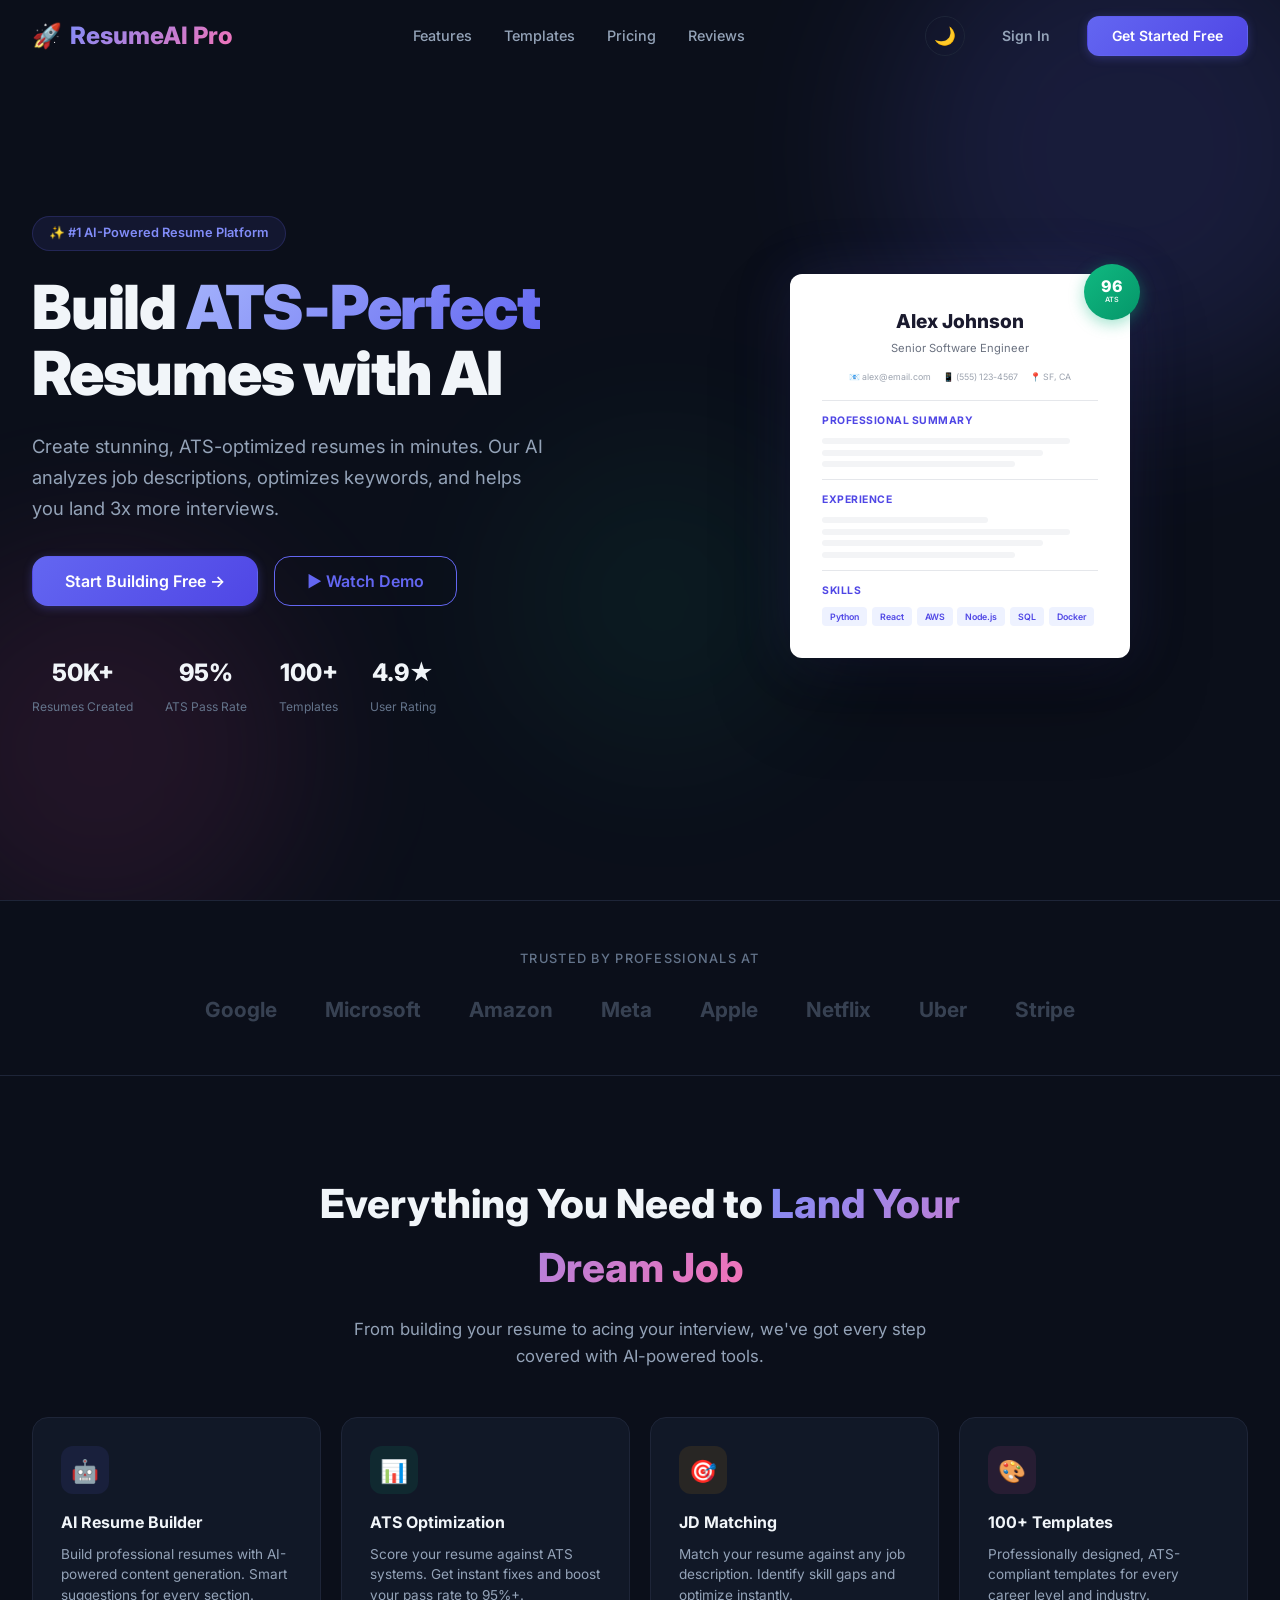
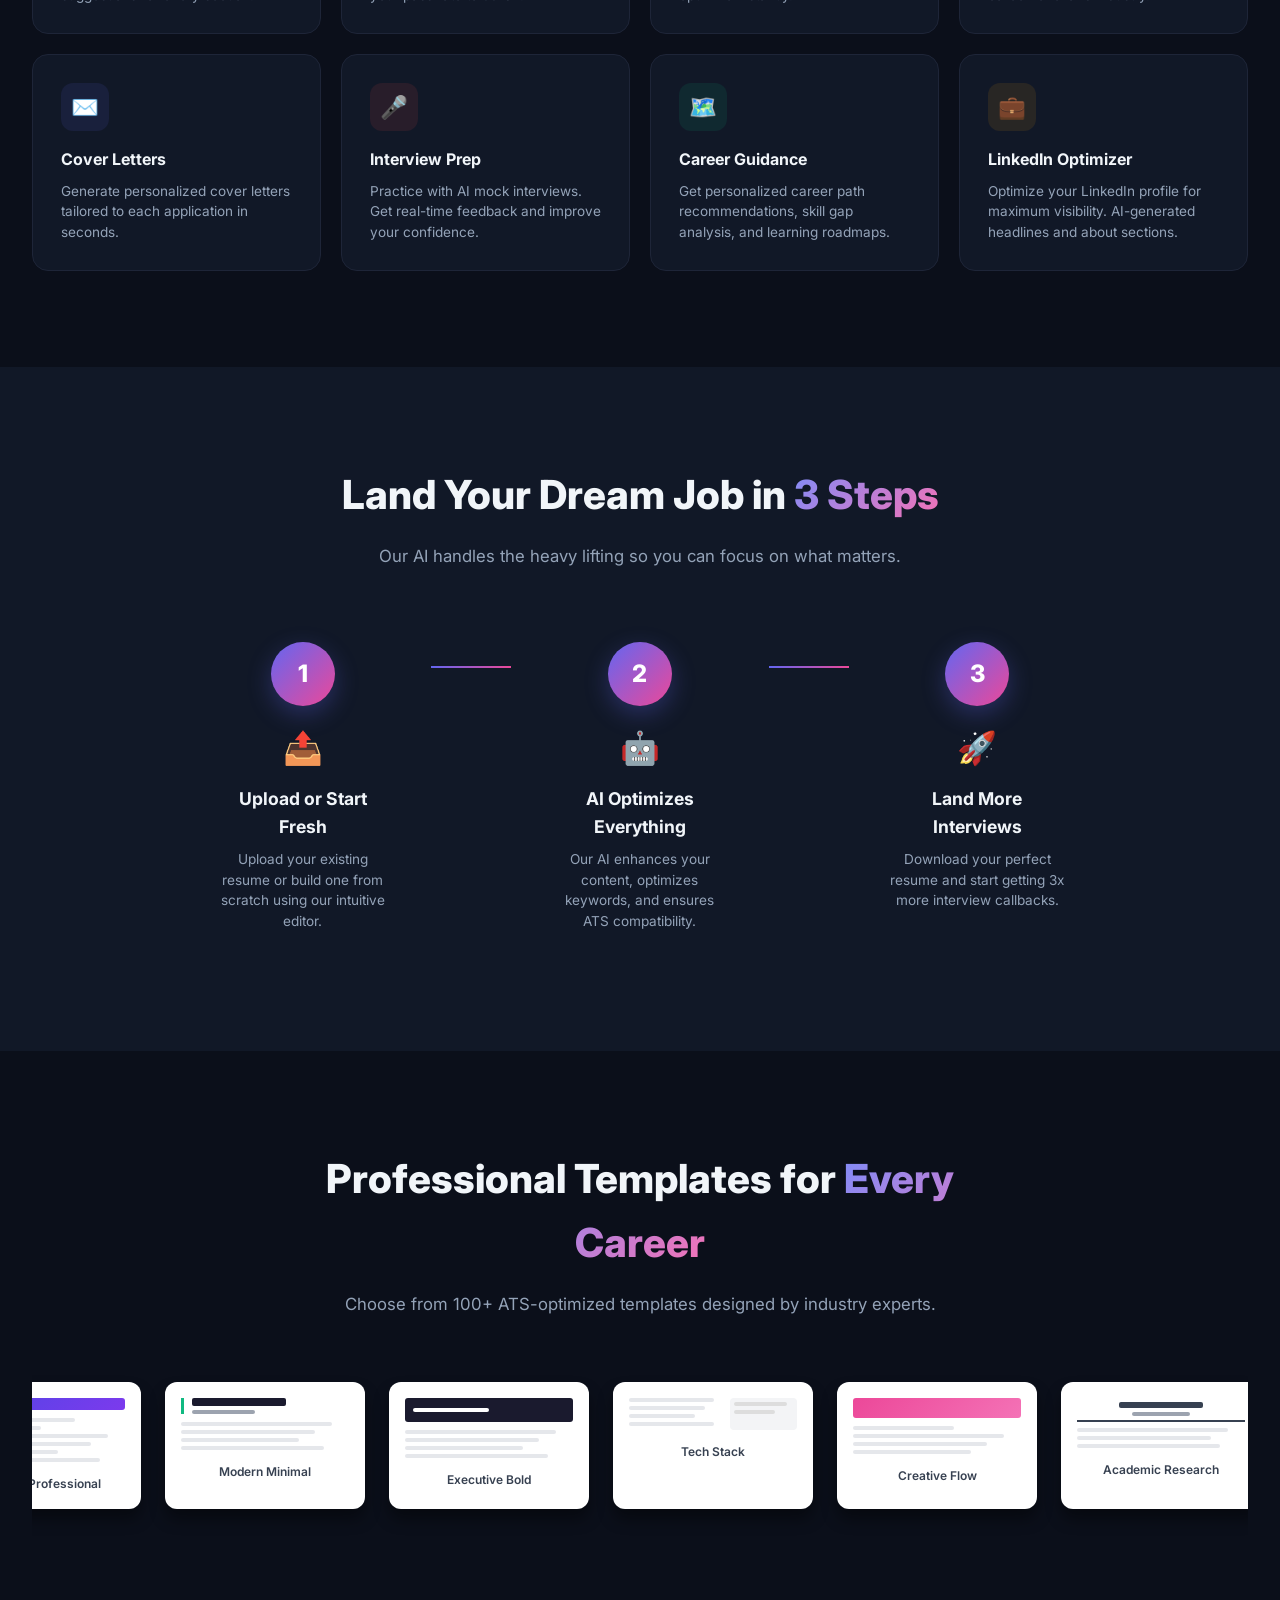
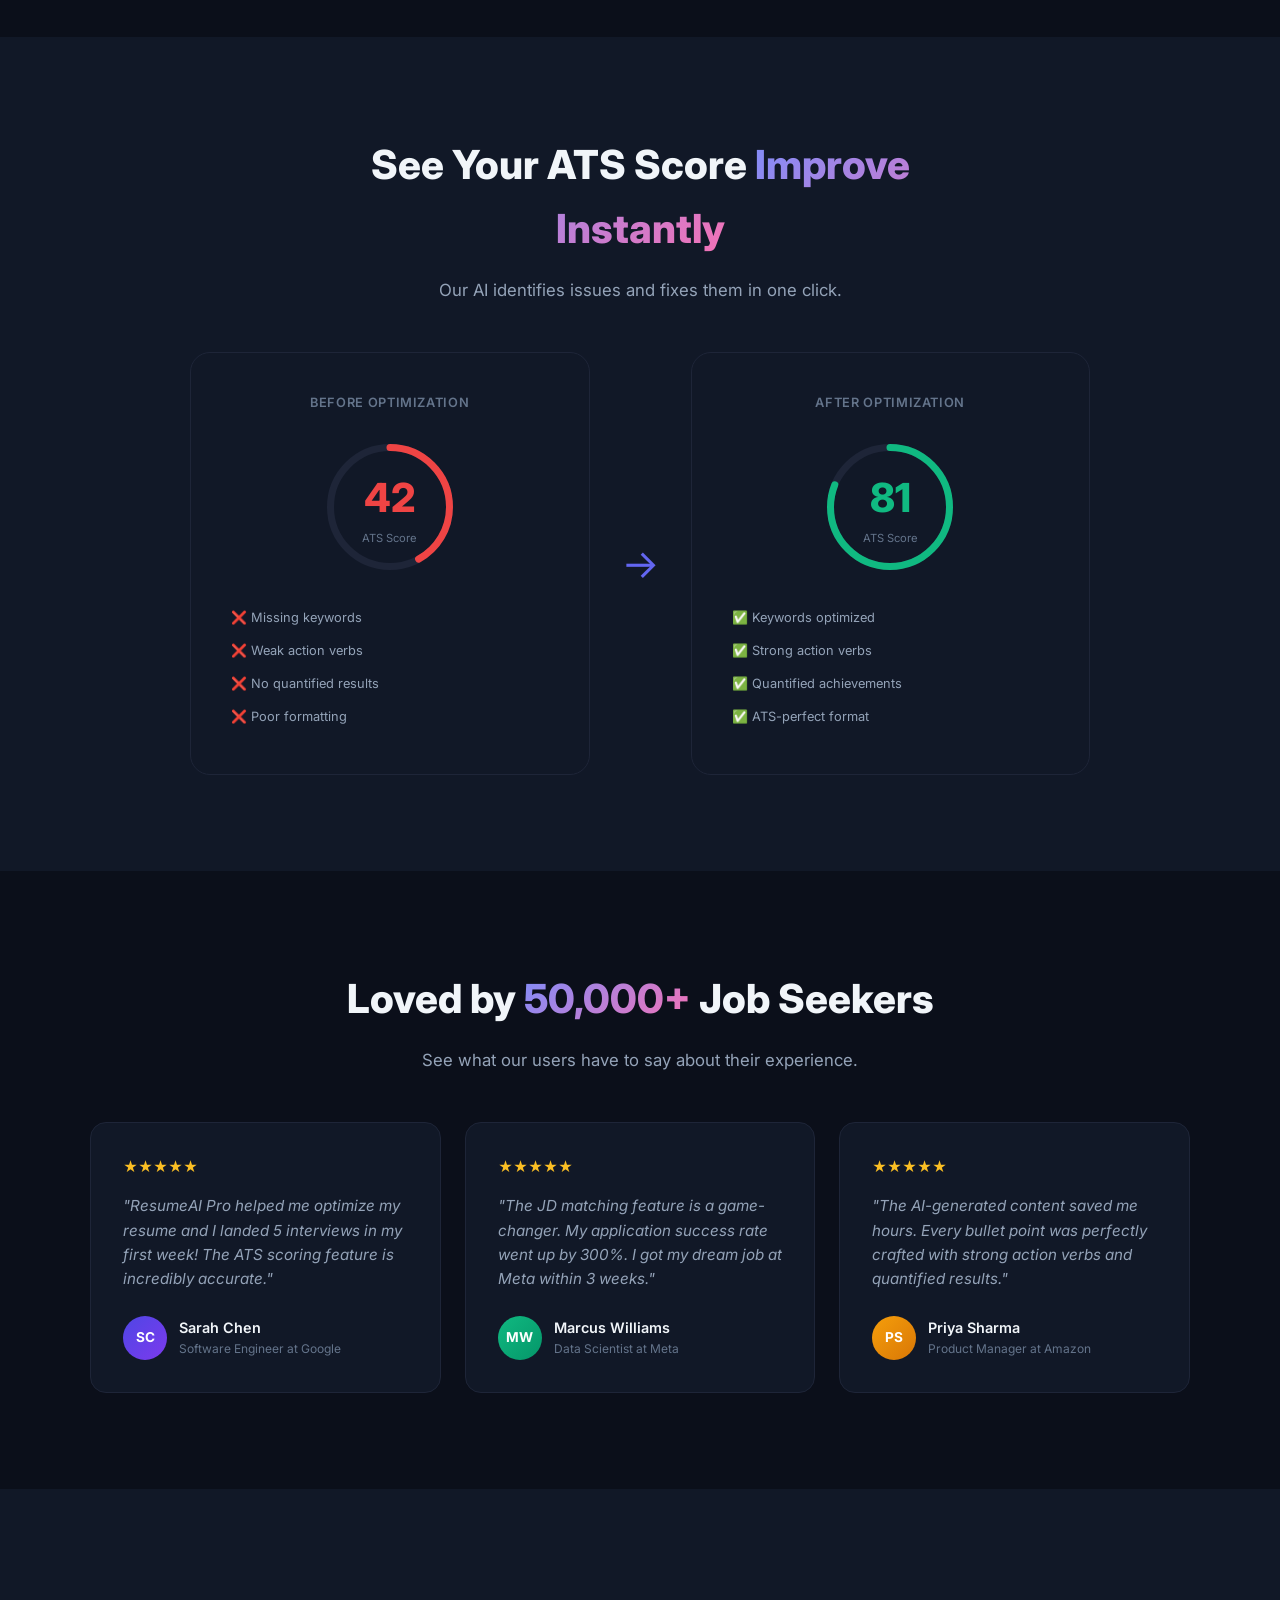
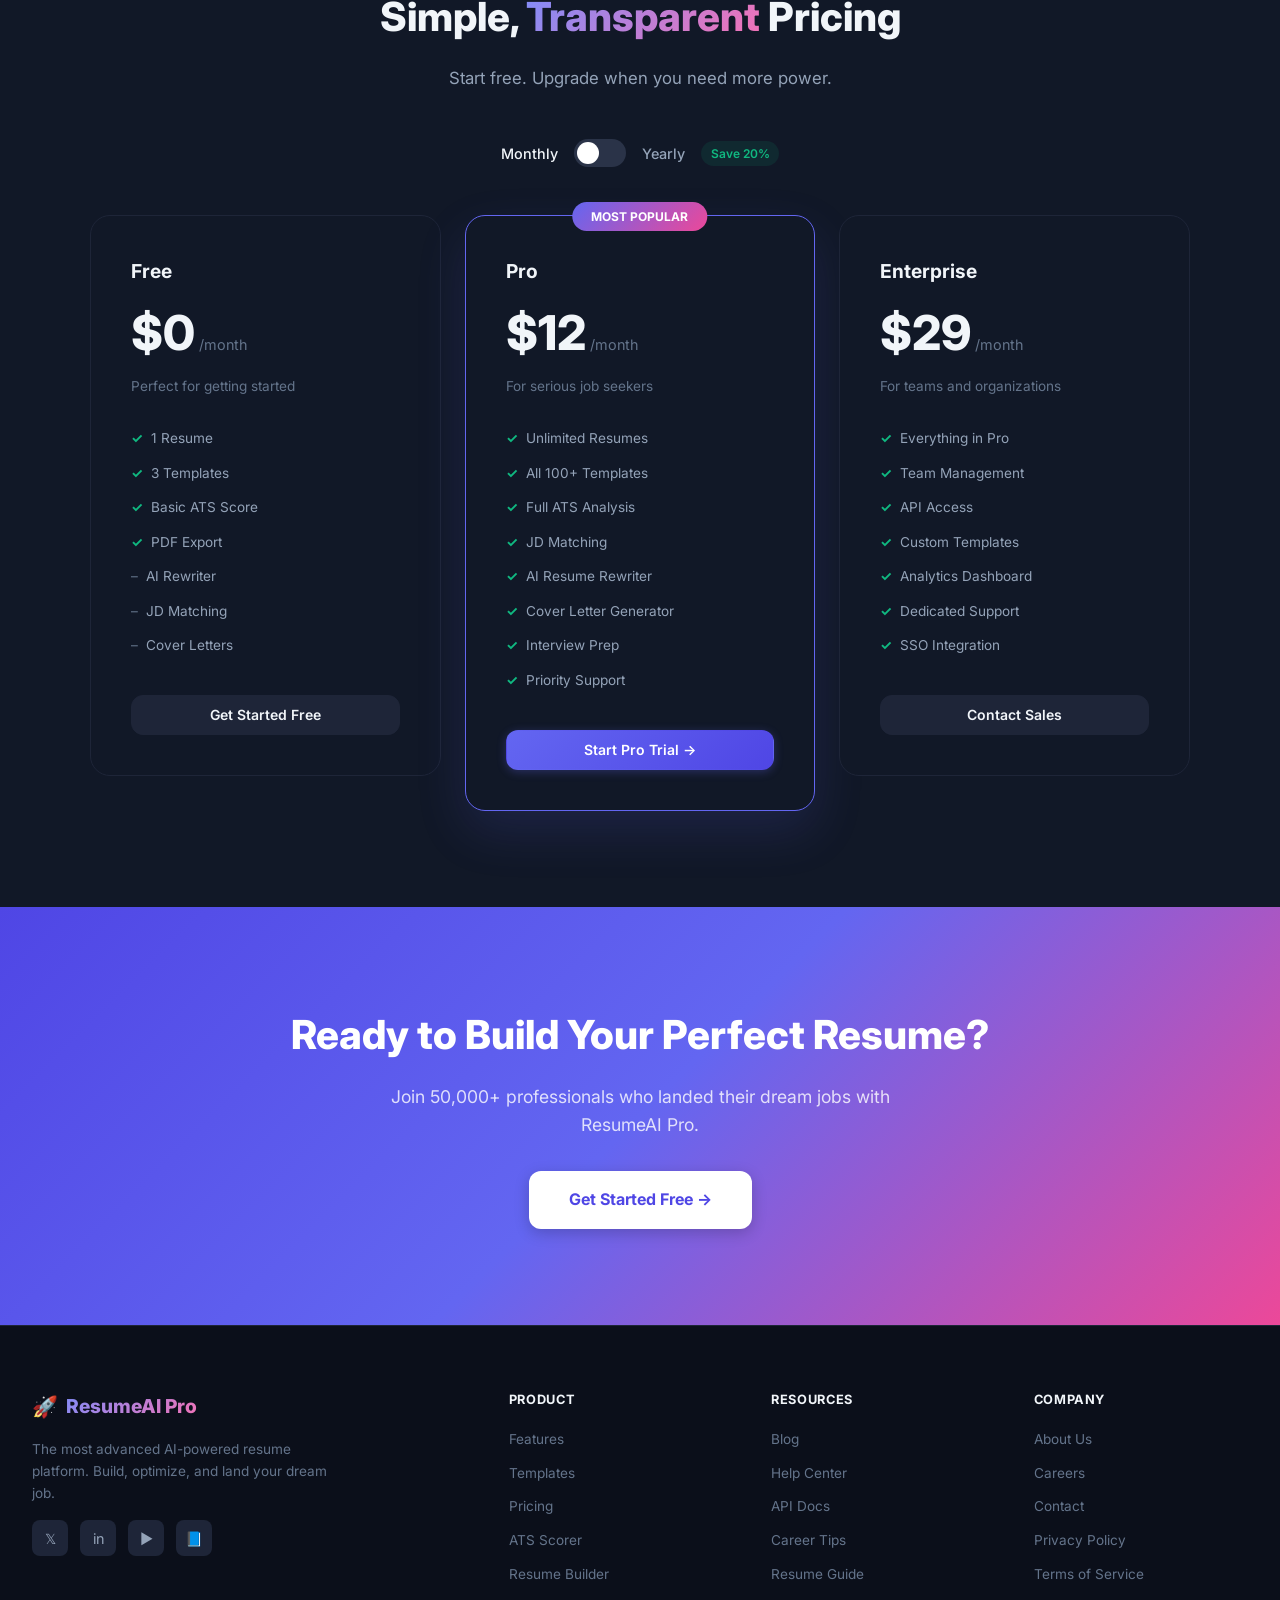
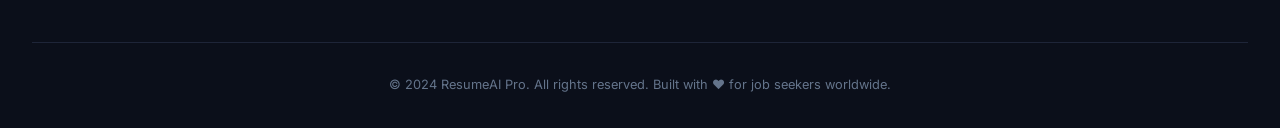
==== index.html @ d710c5b4 "Initial commit - ResumeAI Pro" ====
<!DOCTYPE html>
<html lang="en" data-theme="dark">
<head>
<meta charset="UTF-8">
<meta name="viewport" content="width=device-width, initial-scale=1.0">
<title>ResumeAI Pro – AI Resume Builder & ATS Optimization Platform</title>
<meta name="description" content="Build ATS-perfect resumes with AI. 100+ templates, ATS scoring, JD matching, and AI content generation.">
<link rel="stylesheet" href="css/main.css">
<style>
/* ── Landing Page Specific Styles ── */
.landing-nav {
  position: fixed; top: 0; left: 0; right: 0; z-index: 1000;
  padding: 0 2rem; height: 72px;
  display: flex; align-items: center; justify-content: space-between;
  transition: all 0.3s ease;
}
.landing-nav.scrolled {
  background: var(--surface-glass); backdrop-filter: blur(20px); -webkit-backdrop-filter: blur(20px);
  border-bottom: 1px solid var(--border-primary); box-shadow: var(--shadow-sm);
}
.nav-logo { display: flex; align-items: center; gap: 0.5rem; font-size: 1.5rem; font-weight: 800; }
.nav-links { display: flex; align-items: center; gap: 2rem; }
.nav-links a { color: var(--text-secondary); font-weight: 500; font-size: 0.9rem; transition: color 0.2s; }
.nav-links a:hover { color: var(--text-primary); }
.nav-actions { display: flex; align-items: center; gap: 0.75rem; }
.theme-btn { background: none; border: 1px solid var(--border-primary); border-radius: 50%; width: 40px; height: 40px; cursor: pointer; font-size: 1.1rem; display: flex; align-items: center; justify-content: center; transition: all 0.2s; color: var(--text-secondary); }
.theme-btn:hover { border-color: var(--primary-400); color: var(--primary-400); }

/* Hero */
.hero { min-height: 100vh; display: flex; align-items: center; padding: 6rem 2rem 4rem; position: relative; overflow: hidden; }
.hero-content { max-width: 1280px; margin: 0 auto; display: grid; grid-template-columns: 1fr 1fr; gap: 4rem; align-items: center; width: 100%; }
.hero-text { z-index: 2; }
.hero-badge { display: inline-flex; align-items: center; gap: 0.5rem; padding: 0.4rem 1rem; background: rgba(99,102,241,0.1); border: 1px solid rgba(99,102,241,0.2); border-radius: 100px; font-size: 0.8rem; font-weight: 600; color: var(--primary-400); margin-bottom: 1.5rem; }
.hero-title { font-size: 3.8rem; font-weight: 900; line-height: 1.08; margin-bottom: 1.5rem; letter-spacing: -0.02em; }
.hero-subtitle { font-size: 1.15rem; color: var(--text-secondary); line-height: 1.7; max-width: 520px; margin-bottom: 2rem; }
.hero-btns { display: flex; gap: 1rem; flex-wrap: wrap; }
.hero-stats { display: flex; gap: 2rem; margin-top: 3rem; flex-wrap: wrap; }
.hero-stat { text-align: center; }
.hero-stat-value { font-size: 1.5rem; font-weight: 800; color: var(--text-primary); }
.hero-stat-label { font-size: 0.75rem; color: var(--text-tertiary); margin-top: 0.25rem; }

/* Floating Resume Mockup */
.hero-visual { position: relative; z-index: 2; display: flex; justify-content: center; }
.resume-float { width: 340px; background: white; border-radius: 12px; box-shadow: 0 40px 80px rgba(0,0,0,0.3), 0 0 60px rgba(99,102,241,0.15); padding: 2rem; animation: float 4s ease-in-out infinite; color: #1a1a2e; }
.rf-name { font-size: 1.2rem; font-weight: 800; text-align: center; color: #1a1a2e; }
.rf-title { font-size: 0.7rem; text-align: center; color: #6b7280; margin: 0.25rem 0 0.75rem; }
.rf-contact { display: flex; justify-content: center; gap: 0.75rem; font-size: 0.55rem; color: #9ca3af; margin-bottom: 1rem; }
.rf-divider { height: 1px; background: #e5e7eb; margin: 0.75rem 0; }
.rf-section-title { font-size: 0.65rem; font-weight: 700; text-transform: uppercase; color: #4f46e5; letter-spacing: 0.05em; margin-bottom: 0.5rem; }
.rf-line { height: 6px; background: #f3f4f6; border-radius: 3px; margin-bottom: 0.35rem; }
.rf-line.w-80 { width: 80%; } .rf-line.w-60 { width: 60%; } .rf-line.w-90 { width: 90%; } .rf-line.w-70 { width: 70%; } .rf-line.w-50 { width: 50%; }
.rf-skills { display: flex; flex-wrap: wrap; gap: 0.3rem; }
.rf-skill { padding: 0.15rem 0.5rem; background: #eef2ff; color: #4f46e5; border-radius: 4px; font-size: 0.55rem; font-weight: 600; }
.rf-score { position: absolute; top: -10px; right: -10px; width: 56px; height: 56px; background: linear-gradient(135deg, #10b981, #059669); border-radius: 50%; display: flex; align-items: center; justify-content: center; flex-direction: column; color: white; box-shadow: 0 4px 15px rgba(16,185,129,0.4); }
.rf-score-val { font-size: 1rem; font-weight: 800; line-height: 1; }
.rf-score-lbl { font-size: 0.45rem; font-weight: 600; opacity: 0.9; }

/* Orbs */
.orb { position: absolute; border-radius: 50%; filter: blur(80px); opacity: 0.5; pointer-events: none; }
.orb-1 { width: 500px; height: 500px; background: rgba(99,102,241,0.3); top: -100px; right: -100px; animation: orbFloat1 8s ease-in-out infinite; }
.orb-2 { width: 400px; height: 400px; background: rgba(236,72,153,0.2); bottom: -50px; left: -100px; animation: orbFloat2 10s ease-in-out infinite; }
.orb-3 { width: 300px; height: 300px; background: rgba(16,185,129,0.15); top: 50%; left: 40%; animation: orbFloat1 12s ease-in-out infinite reverse; }
@keyframes orbFloat1 { 0%,100% { transform: translate(0,0); } 50% { transform: translate(30px,-30px); } }
@keyframes orbFloat2 { 0%,100% { transform: translate(0,0); } 50% { transform: translate(-20px,20px); } }

/* Trusted */
.trusted { padding: 3rem 2rem; border-top: 1px solid var(--border-primary); border-bottom: 1px solid var(--border-primary); }
.trusted-inner { max-width: 1280px; margin: 0 auto; text-align: center; }
.trusted-label { font-size: 0.8rem; font-weight: 500; color: var(--text-tertiary); text-transform: uppercase; letter-spacing: 0.1em; margin-bottom: 1.5rem; }
.trusted-logos { display: flex; justify-content: center; gap: 3rem; flex-wrap: wrap; align-items: center; }
.trusted-logo { font-size: 1.3rem; font-weight: 700; color: var(--text-tertiary); opacity: 0.5; transition: opacity 0.3s; }
.trusted-logo:hover { opacity: 0.8; }

/* Features */
.features { padding: 6rem 2rem; }
.section-header { text-align: center; max-width: 640px; margin: 0 auto 3rem; }
.section-title { font-size: 2.5rem; font-weight: 800; margin-bottom: 1rem; }
.section-subtitle { color: var(--text-secondary); font-size: 1.05rem; line-height: 1.6; }
.features-grid { display: grid; grid-template-columns: repeat(4, 1fr); gap: 1.25rem; max-width: 1280px; margin: 0 auto; }
.feature-card { background: var(--surface-card); border: 1px solid var(--border-primary); border-radius: 16px; padding: 1.75rem; transition: all 0.3s; position: relative; overflow: hidden; }
.feature-card::before { content:''; position: absolute; inset: 0; border-radius: 16px; padding: 1px; background: linear-gradient(135deg, transparent 40%, var(--primary-500), var(--accent-500)); mask: linear-gradient(#fff 0 0) content-box, linear-gradient(#fff 0 0); -webkit-mask-composite: xor; mask-composite: exclude; opacity: 0; transition: opacity 0.3s; pointer-events: none; }
.feature-card:hover { transform: translateY(-4px); box-shadow: var(--shadow-xl); }
.feature-card:hover::before { opacity: 1; }
.feature-icon { width: 48px; height: 48px; border-radius: 12px; display: flex; align-items: center; justify-content: center; font-size: 1.4rem; margin-bottom: 1rem; }
.fi-1 { background: rgba(99,102,241,0.1); } .fi-2 { background: rgba(16,185,129,0.1); }
.fi-3 { background: rgba(245,158,11,0.1); } .fi-4 { background: rgba(236,72,153,0.1); }
.fi-5 { background: rgba(99,102,241,0.1); } .fi-6 { background: rgba(239,68,68,0.1); }
.fi-7 { background: rgba(16,185,129,0.1); } .fi-8 { background: rgba(245,158,11,0.1); }
.feature-title { font-size: 1rem; font-weight: 700; margin-bottom: 0.5rem; }
.feature-desc { font-size: 0.85rem; color: var(--text-secondary); line-height: 1.5; }

/* How It Works */
.how-it-works { padding: 6rem 2rem; background: var(--bg-secondary); }
.steps-row { display: flex; align-items: flex-start; justify-content: center; gap: 1rem; max-width: 900px; margin: 0 auto; }
.step-card { text-align: center; flex: 1; padding: 1.5rem; }
.step-num { width: 64px; height: 64px; border-radius: 50%; background: linear-gradient(135deg, var(--primary-500), var(--accent-500)); display: flex; align-items: center; justify-content: center; font-size: 1.5rem; font-weight: 800; color: white; margin: 0 auto 1rem; box-shadow: 0 8px 25px rgba(99,102,241,0.3); }
.step-title { font-size: 1.1rem; font-weight: 700; margin-bottom: 0.5rem; }
.step-desc { font-size: 0.85rem; color: var(--text-secondary); line-height: 1.5; }
.step-connector { width: 80px; height: 2px; background: linear-gradient(90deg, var(--primary-500), var(--accent-500)); margin-top: 3rem; flex-shrink: 0; }

/* Templates Showcase */
.template-showcase { padding: 6rem 2rem; overflow: hidden; }
.template-scroll { display: flex; gap: 1.5rem; overflow-x: auto; padding: 1rem 0 2rem; scroll-behavior: smooth; -ms-overflow-style: none; scrollbar-width: none; }
.template-scroll::-webkit-scrollbar { display: none; }
.template-card-preview { min-width: 200px; background: white; border-radius: 12px; padding: 1rem; box-shadow: var(--shadow-lg); transition: transform 0.3s; cursor: pointer; }
.template-card-preview:hover { transform: translateY(-4px) scale(1.02); }
.tcp-header { height: 12px; border-radius: 3px; margin-bottom: 0.5rem; }
.tcp-line { height: 4px; background: #e5e7eb; border-radius: 2px; margin-bottom: 0.25rem; }
.tcp-name { font-size: 0.75rem; font-weight: 600; color: #374151; text-align: center; margin-top: 0.75rem; }

/* ATS Demo */
.ats-demo { padding: 6rem 2rem; background: var(--bg-secondary); }
.ats-comparison { display: grid; grid-template-columns: 1fr auto 1fr; gap: 2rem; align-items: center; max-width: 900px; margin: 0 auto; }
.ats-card { background: var(--surface-card); border: 1px solid var(--border-primary); border-radius: 20px; padding: 2.5rem; text-align: center; }
.ats-card-label { font-size: 0.8rem; font-weight: 600; text-transform: uppercase; letter-spacing: 0.05em; margin-bottom: 1.5rem; color: var(--text-tertiary); }
.ats-gauge { position: relative; width: 140px; height: 140px; margin: 0 auto 1.5rem; }
.ats-gauge svg { width: 100%; height: 100%; transform: rotate(-90deg); }
.ats-gauge .bg { fill: none; stroke: var(--bg-tertiary); stroke-width: 8; }
.ats-gauge .fg { fill: none; stroke-width: 8; stroke-linecap: round; transition: stroke-dashoffset 2s ease-out; }
.ats-gauge-text { position: absolute; inset: 0; display: flex; align-items: center; justify-content: center; flex-direction: column; }
.ats-gauge-val { font-size: 2.5rem; font-weight: 800; }
.ats-gauge-lbl { font-size: 0.7rem; color: var(--text-tertiary); }
.ats-issues { text-align: left; margin-top: 1rem; }
.ats-issue { display: flex; align-items: center; gap: 0.5rem; font-size: 0.8rem; padding: 0.4rem 0; color: var(--text-secondary); }
.ats-arrow { font-size: 2.5rem; color: var(--primary-500); animation: pulse 2s infinite; }

/* Testimonials */
.testimonials { padding: 6rem 2rem; }
.testimonial-grid { display: grid; grid-template-columns: repeat(3, 1fr); gap: 1.5rem; max-width: 1100px; margin: 0 auto; }
.testimonial-card { background: var(--surface-card); border: 1px solid var(--border-primary); border-radius: 16px; padding: 2rem; transition: all 0.3s; }
.testimonial-card:hover { transform: translateY(-2px); box-shadow: var(--shadow-lg); }
.tc-stars { color: #fbbf24; font-size: 0.9rem; margin-bottom: 1rem; }
.tc-quote { font-size: 0.95rem; color: var(--text-secondary); line-height: 1.6; margin-bottom: 1.5rem; font-style: italic; }
.tc-author { display: flex; align-items: center; gap: 0.75rem; }
.tc-avatar { width: 44px; height: 44px; border-radius: 50%; display: flex; align-items: center; justify-content: center; color: white; font-weight: 700; font-size: 0.85rem; flex-shrink: 0; }
.tc-name { font-weight: 600; font-size: 0.9rem; }
.tc-role { font-size: 0.75rem; color: var(--text-tertiary); }

/* Pricing */
.pricing { padding: 6rem 2rem; background: var(--bg-secondary); }
.pricing-toggle { display: flex; align-items: center; justify-content: center; gap: 1rem; margin-bottom: 3rem; }
.pricing-toggle-label { font-size: 0.9rem; font-weight: 500; color: var(--text-secondary); }
.pricing-toggle-label.active { color: var(--text-primary); }
.toggle-switch { width: 52px; height: 28px; background: var(--bg-active); border-radius: 14px; cursor: pointer; position: relative; transition: background 0.3s; }
.toggle-switch.active { background: var(--primary-500); }
.toggle-switch::after { content: ''; position: absolute; top: 3px; left: 3px; width: 22px; height: 22px; border-radius: 50%; background: white; transition: transform 0.3s; }
.toggle-switch.active::after { transform: translateX(24px); }
.pricing-save { font-size: 0.75rem; font-weight: 600; color: var(--success-500); background: var(--success-50); padding: 0.2rem 0.6rem; border-radius: 100px; }
[data-theme="dark"] .pricing-save { background: rgba(16,185,129,0.1); }
.pricing-grid { display: grid; grid-template-columns: repeat(3, 1fr); gap: 1.5rem; max-width: 1100px; margin: 0 auto; align-items: start; }
.pricing-card { background: var(--surface-card); border: 1px solid var(--border-primary); border-radius: 20px; padding: 2.5rem; transition: all 0.3s; position: relative; }
.pricing-card.popular { border-color: var(--primary-500); transform: scale(1.05); box-shadow: 0 20px 50px rgba(99,102,241,0.15); }
.pricing-card.popular .popular-badge { position: absolute; top: -14px; left: 50%; transform: translateX(-50%); background: linear-gradient(135deg, var(--primary-500), var(--accent-500)); color: white; padding: 0.3rem 1.2rem; border-radius: 100px; font-size: 0.75rem; font-weight: 700; }
.pc-name { font-size: 1.2rem; font-weight: 700; margin-bottom: 0.5rem; }
.pc-price { display: flex; align-items: baseline; gap: 0.25rem; margin-bottom: 0.25rem; }
.pc-amount { font-size: 3rem; font-weight: 800; }
.pc-period { color: var(--text-tertiary); font-size: 0.9rem; }
.pc-desc { font-size: 0.85rem; color: var(--text-tertiary); margin-bottom: 1.5rem; }
.pc-features { list-style: none; margin-bottom: 2rem; }
.pc-features li { display: flex; align-items: center; gap: 0.5rem; font-size: 0.85rem; padding: 0.4rem 0; color: var(--text-secondary); }
.pc-features .check { color: var(--success-500); font-weight: bold; }
.pc-features .cross { color: var(--text-tertiary); }

/* CTA */
.cta-section { padding: 6rem 2rem; background: linear-gradient(135deg, var(--primary-600), var(--primary-500), var(--accent-500)); text-align: center; }
.cta-title { font-size: 2.5rem; font-weight: 800; color: white; margin-bottom: 1rem; }
.cta-subtitle { font-size: 1.1rem; color: rgba(255,255,255,0.8); margin-bottom: 2rem; max-width: 500px; margin-left: auto; margin-right: auto; }
.cta-btn { padding: 1rem 2.5rem; background: white; color: var(--primary-600); border: none; border-radius: 12px; font-size: 1rem; font-weight: 700; cursor: pointer; transition: all 0.2s; box-shadow: 0 4px 15px rgba(0,0,0,0.2); }
.cta-btn:hover { transform: translateY(-2px); box-shadow: 0 8px 25px rgba(0,0,0,0.3); }

/* Footer */
.landing-footer { padding: 4rem 2rem 2rem; border-top: 1px solid var(--border-primary); }
.footer-grid { display: grid; grid-template-columns: 2fr 1fr 1fr 1fr; gap: 3rem; max-width: 1280px; margin: 0 auto; }
.footer-brand-desc { font-size: 0.85rem; color: var(--text-tertiary); line-height: 1.6; margin: 1rem 0; max-width: 300px; }
.footer-socials { display: flex; gap: 0.75rem; }
.footer-social { width: 36px; height: 36px; border-radius: 8px; background: var(--bg-tertiary); display: flex; align-items: center; justify-content: center; color: var(--text-secondary); transition: all 0.2s; cursor: pointer; font-size: 0.9rem; }
.footer-social:hover { background: var(--primary-500); color: white; }
.footer-col-title { font-size: 0.8rem; font-weight: 700; text-transform: uppercase; letter-spacing: 0.05em; margin-bottom: 1rem; color: var(--text-primary); }
.footer-links { list-style: none; }
.footer-links li { margin-bottom: 0.5rem; }
.footer-links a { font-size: 0.85rem; color: var(--text-tertiary); transition: color 0.2s; }
.footer-links a:hover { color: var(--primary-400); }
.footer-bottom { text-align: center; padding: 2rem 0 0; margin-top: 3rem; border-top: 1px solid var(--border-primary); font-size: 0.8rem; color: var(--text-tertiary); }

/* Reveal animation */
.reveal { opacity: 0; transform: translateY(30px); transition: all 0.8s cubic-bezier(0.4, 0, 0.2, 1); }
.reveal.visible { opacity: 1; transform: translateY(0); }

/* Mobile */
@media (max-width: 1024px) {
  .hero-content { grid-template-columns: 1fr; text-align: center; }
  .hero-subtitle { margin: 0 auto 2rem; }
  .hero-btns { justify-content: center; }
  .hero-stats { justify-content: center; }
  .hero-visual { margin-top: 2rem; }
  .features-grid { grid-template-columns: repeat(2, 1fr); }
  .testimonial-grid, .pricing-grid { grid-template-columns: 1fr; max-width: 500px; }
  .pricing-card.popular { transform: none; }
  .ats-comparison { grid-template-columns: 1fr; }
  .ats-arrow { transform: rotate(90deg); }
  .footer-grid { grid-template-columns: 1fr 1fr; }
}
@media (max-width: 768px) {
  .hero-title { font-size: 2.4rem; }
  .section-title { font-size: 1.8rem; }
  .nav-links { display: none; }
  .features-grid { grid-template-columns: 1fr; }
  .steps-row { flex-direction: column; align-items: center; }
  .step-connector { width: 2px; height: 40px; }
  .footer-grid { grid-template-columns: 1fr; }
  .resume-float { width: 280px; padding: 1.5rem; }
}
</style>
</head>
<body>

<!-- Navigation -->
<nav class="landing-nav" id="navbar">
  <div class="nav-logo">
    <span style="font-size:1.5rem">🚀</span>
    <span class="text-gradient">ResumeAI Pro</span>
  </div>
  <div class="nav-links">
    <a href="#features">Features</a>
    <a href="#templates-section">Templates</a>
    <a href="#pricing">Pricing</a>
    <a href="#reviews">Reviews</a>
  </div>
  <div class="nav-actions">
    <button class="theme-btn" id="themeToggle" onclick="toggleTheme()">🌙</button>
    <a href="dashboard.html" class="btn btn-ghost">Sign In</a>
    <a href="builder.html" class="btn btn-primary">Get Started Free</a>
  </div>
</nav>

<!-- Hero -->
<section class="hero">
  <div class="orb orb-1"></div>
  <div class="orb orb-2"></div>
  <div class="orb orb-3"></div>
  <div class="hero-content">
    <div class="hero-text">
      <div class="hero-badge">✨ #1 AI-Powered Resume Platform</div>
      <h1 class="hero-title">Build <span class="text-gradient-hero">ATS-Perfect</span> Resumes with AI</h1>
      <p class="hero-subtitle">Create stunning, ATS-optimized resumes in minutes. Our AI analyzes job descriptions, optimizes keywords, and helps you land 3x more interviews.</p>
      <div class="hero-btns">
        <a href="builder.html" class="btn btn-primary btn-lg">Start Building Free →</a>
        <button class="btn btn-outline btn-lg" onclick="document.getElementById('ats-demo').scrollIntoView({behavior:'smooth'})">▶ Watch Demo</button>
      </div>
      <div class="hero-stats">
        <div class="hero-stat"><div class="hero-stat-value">50K+</div><div class="hero-stat-label">Resumes Created</div></div>
        <div class="hero-stat"><div class="hero-stat-value">95%</div><div class="hero-stat-label">ATS Pass Rate</div></div>
        <div class="hero-stat"><div class="hero-stat-value">100+</div><div class="hero-stat-label">Templates</div></div>
        <div class="hero-stat"><div class="hero-stat-value">4.9★</div><div class="hero-stat-label">User Rating</div></div>
      </div>
    </div>
    <div class="hero-visual">
      <div class="resume-float" style="position:relative;">
        <div class="rf-score"><div class="rf-score-val">96</div><div class="rf-score-lbl">ATS</div></div>
        <div class="rf-name">Alex Johnson</div>
        <div class="rf-title">Senior Software Engineer</div>
        <div class="rf-contact"><span>📧 alex@email.com</span><span>📱 (555) 123-4567</span><span>📍 SF, CA</span></div>
        <div class="rf-divider"></div>
        <div class="rf-section-title">Professional Summary</div>
        <div class="rf-line w-90"></div><div class="rf-line w-80"></div><div class="rf-line w-70"></div>
        <div class="rf-divider"></div>
        <div class="rf-section-title">Experience</div>
        <div class="rf-line w-60"></div><div class="rf-line w-90"></div><div class="rf-line w-80"></div><div class="rf-line w-70"></div>
        <div class="rf-divider"></div>
        <div class="rf-section-title">Skills</div>
        <div class="rf-skills">
          <span class="rf-skill">Python</span><span class="rf-skill">React</span><span class="rf-skill">AWS</span><span class="rf-skill">Node.js</span><span class="rf-skill">SQL</span><span class="rf-skill">Docker</span>
        </div>
      </div>
    </div>
  </div>
</section>

<!-- Trusted By -->
<section class="trusted">
  <div class="trusted-inner">
    <div class="trusted-label">Trusted by professionals at</div>
    <div class="trusted-logos">
      <span class="trusted-logo">Google</span>
      <span class="trusted-logo">Microsoft</span>
      <span class="trusted-logo">Amazon</span>
      <span class="trusted-logo">Meta</span>
      <span class="trusted-logo">Apple</span>
      <span class="trusted-logo">Netflix</span>
      <span class="trusted-logo">Uber</span>
      <span class="trusted-logo">Stripe</span>
    </div>
  </div>
</section>

<!-- Features -->
<section class="features" id="features">
  <div class="section-header reveal">
    <h2 class="section-title">Everything You Need to <span class="text-gradient">Land Your Dream Job</span></h2>
    <p class="section-subtitle">From building your resume to acing your interview, we've got every step covered with AI-powered tools.</p>
  </div>
  <div class="features-grid">
    <div class="feature-card reveal">
      <div class="feature-icon fi-1">🤖</div>
      <div class="feature-title">AI Resume Builder</div>
      <div class="feature-desc">Build professional resumes with AI-powered content generation. Smart suggestions for every section.</div>
    </div>
    <div class="feature-card reveal">
      <div class="feature-icon fi-2">📊</div>
      <div class="feature-title">ATS Optimization</div>
      <div class="feature-desc">Score your resume against ATS systems. Get instant fixes and boost your pass rate to 95%+.</div>
    </div>
    <div class="feature-card reveal">
      <div class="feature-icon fi-3">🎯</div>
      <div class="feature-title">JD Matching</div>
      <div class="feature-desc">Match your resume against any job description. Identify skill gaps and optimize instantly.</div>
    </div>
    <div class="feature-card reveal">
      <div class="feature-icon fi-4">🎨</div>
      <div class="feature-title">100+ Templates</div>
      <div class="feature-desc">Professionally designed, ATS-compliant templates for every career level and industry.</div>
    </div>
    <div class="feature-card reveal">
      <div class="feature-icon fi-5">✉️</div>
      <div class="feature-title">Cover Letters</div>
      <div class="feature-desc">Generate personalized cover letters tailored to each application in seconds.</div>
    </div>
    <div class="feature-card reveal">
      <div class="feature-icon fi-6">🎤</div>
      <div class="feature-title">Interview Prep</div>
      <div class="feature-desc">Practice with AI mock interviews. Get real-time feedback and improve your confidence.</div>
    </div>
    <div class="feature-card reveal">
      <div class="feature-icon fi-7">🗺️</div>
      <div class="feature-title">Career Guidance</div>
      <div class="feature-desc">Get personalized career path recommendations, skill gap analysis, and learning roadmaps.</div>
    </div>
    <div class="feature-card reveal">
      <div class="feature-icon fi-8">💼</div>
      <div class="feature-title">LinkedIn Optimizer</div>
      <div class="feature-desc">Optimize your LinkedIn profile for maximum visibility. AI-generated headlines and about sections.</div>
    </div>
  </div>
</section>

<!-- How It Works -->
<section class="how-it-works">
  <div class="section-header reveal">
    <h2 class="section-title">Land Your Dream Job in <span class="text-gradient">3 Steps</span></h2>
    <p class="section-subtitle">Our AI handles the heavy lifting so you can focus on what matters.</p>
  </div>
  <div class="steps-row reveal">
    <div class="step-card">
      <div class="step-num">1</div>
      <div style="font-size:2rem;margin-bottom:0.75rem">📤</div>
      <div class="step-title">Upload or Start Fresh</div>
      <div class="step-desc">Upload your existing resume or build one from scratch using our intuitive editor.</div>
    </div>
    <div class="step-connector"></div>
    <div class="step-card">
      <div class="step-num">2</div>
      <div style="font-size:2rem;margin-bottom:0.75rem">🤖</div>
      <div class="step-title">AI Optimizes Everything</div>
      <div class="step-desc">Our AI enhances your content, optimizes keywords, and ensures ATS compatibility.</div>
    </div>
    <div class="step-connector"></div>
    <div class="step-card">
      <div class="step-num">3</div>
      <div style="font-size:2rem;margin-bottom:0.75rem">🚀</div>
      <div class="step-title">Land More Interviews</div>
      <div class="step-desc">Download your perfect resume and start getting 3x more interview callbacks.</div>
    </div>
  </div>
</section>

<!-- Template Showcase -->
<section class="template-showcase" id="templates-section">
  <div class="section-header reveal">
    <h2 class="section-title">Professional Templates for <span class="text-gradient">Every Career</span></h2>
    <p class="section-subtitle">Choose from 100+ ATS-optimized templates designed by industry experts.</p>
  </div>
  <div class="template-scroll" id="templateScroll">
    <div class="template-card-preview"><div class="tcp-header" style="background:linear-gradient(135deg,#4f46e5,#7c3aed)"></div><div class="tcp-line" style="width:70%"></div><div class="tcp-line" style="width:50%"></div><div class="tcp-line" style="width:90%"></div><div class="tcp-line" style="width:80%"></div><div class="tcp-line" style="width:60%"></div><div class="tcp-line" style="width:85%"></div><div class="tcp-name">Classic Professional</div></div>
    <div class="template-card-preview"><div style="border-left:3px solid #10b981;padding-left:8px"><div class="tcp-line" style="width:60%;height:8px;background:#1a1a2e"></div><div class="tcp-line" style="width:40%;background:#9ca3af"></div></div><div class="tcp-line" style="width:90%;margin-top:8px"></div><div class="tcp-line" style="width:80%"></div><div class="tcp-line" style="width:70%"></div><div class="tcp-line" style="width:85%"></div><div class="tcp-name">Modern Minimal</div></div>
    <div class="template-card-preview"><div class="tcp-header" style="background:#1a1a2e;height:24px;display:flex;align-items:center;padding:0 8px"><div style="height:4px;width:50%;background:white;border-radius:2px"></div></div><div class="tcp-line" style="width:90%;margin-top:6px"></div><div class="tcp-line" style="width:80%"></div><div class="tcp-line" style="width:70%"></div><div class="tcp-line" style="width:85%"></div><div class="tcp-name">Executive Bold</div></div>
    <div class="template-card-preview"><div style="display:flex;gap:6px"><div style="flex:1"><div class="tcp-line" style="width:90%"></div><div class="tcp-line" style="width:80%"></div><div class="tcp-line" style="width:70%"></div><div class="tcp-line" style="width:90%"></div></div><div style="width:40%;background:#f3f4f6;border-radius:4px;padding:4px"><div class="tcp-line" style="width:90%;background:#ddd"></div><div class="tcp-line" style="width:70%;background:#ddd"></div></div></div><div class="tcp-name">Tech Stack</div></div>
    <div class="template-card-preview"><div class="tcp-header" style="background:linear-gradient(135deg,#ec4899,#f472b6);height:20px"></div><div class="tcp-line" style="width:60%;margin-top:6px"></div><div class="tcp-line" style="width:90%"></div><div class="tcp-line" style="width:80%"></div><div class="tcp-line" style="width:70%"></div><div class="tcp-name">Creative Flow</div></div>
    <div class="template-card-preview"><div style="text-align:center;padding:4px 0;border-bottom:2px solid #374151"><div class="tcp-line" style="width:50%;height:6px;background:#374151;margin:0 auto"></div><div class="tcp-line" style="width:35%;background:#9ca3af;margin:4px auto 0"></div></div><div class="tcp-line" style="width:90%;margin-top:6px"></div><div class="tcp-line" style="width:80%"></div><div class="tcp-line" style="width:85%"></div><div class="tcp-name">Academic Research</div></div>
  </div>
</section>

<!-- ATS Score Demo -->
<section class="ats-demo" id="ats-demo">
  <div class="section-header reveal">
    <h2 class="section-title">See Your ATS Score <span class="text-gradient">Improve Instantly</span></h2>
    <p class="section-subtitle">Our AI identifies issues and fixes them in one click.</p>
  </div>
  <div class="ats-comparison reveal">
    <div class="ats-card">
      <div class="ats-card-label">Before Optimization</div>
      <div class="ats-gauge">
        <svg viewBox="0 0 160 160"><circle class="bg" cx="80" cy="80" r="68"/><circle class="fg" cx="80" cy="80" r="68" stroke="#ef4444" stroke-dasharray="427" id="beforeGauge" stroke-dashoffset="427"/></svg>
        <div class="ats-gauge-text"><div class="ats-gauge-val" style="color:#ef4444" id="beforeScore">0</div><div class="ats-gauge-lbl">ATS Score</div></div>
      </div>
      <div class="ats-issues">
        <div class="ats-issue">❌ Missing keywords</div>
        <div class="ats-issue">❌ Weak action verbs</div>
        <div class="ats-issue">❌ No quantified results</div>
        <div class="ats-issue">❌ Poor formatting</div>
      </div>
    </div>
    <div class="ats-arrow">→</div>
    <div class="ats-card">
      <div class="ats-card-label">After Optimization</div>
      <div class="ats-gauge">
        <svg viewBox="0 0 160 160"><circle class="bg" cx="80" cy="80" r="68"/><circle class="fg" cx="80" cy="80" r="68" stroke="#10b981" stroke-dasharray="427" id="afterGauge" stroke-dashoffset="427"/></svg>
        <div class="ats-gauge-text"><div class="ats-gauge-val" style="color:#10b981" id="afterScore">0</div><div class="ats-gauge-lbl">ATS Score</div></div>
      </div>
      <div class="ats-issues">
        <div class="ats-issue">✅ Keywords optimized</div>
        <div class="ats-issue">✅ Strong action verbs</div>
        <div class="ats-issue">✅ Quantified achievements</div>
        <div class="ats-issue">✅ ATS-perfect format</div>
      </div>
    </div>
  </div>
</section>

<!-- Testimonials -->
<section class="testimonials" id="reviews">
  <div class="section-header reveal">
    <h2 class="section-title">Loved by <span class="text-gradient">50,000+</span> Job Seekers</h2>
    <p class="section-subtitle">See what our users have to say about their experience.</p>
  </div>
  <div class="testimonial-grid">
    <div class="testimonial-card reveal">
      <div class="tc-stars">★★★★★</div>
      <div class="tc-quote">"ResumeAI Pro helped me optimize my resume and I landed 5 interviews in my first week! The ATS scoring feature is incredibly accurate."</div>
      <div class="tc-author">
        <div class="tc-avatar" style="background:linear-gradient(135deg,#4f46e5,#7c3aed)">SC</div>
        <div><div class="tc-name">Sarah Chen</div><div class="tc-role">Software Engineer at Google</div></div>
      </div>
    </div>
    <div class="testimonial-card reveal">
      <div class="tc-stars">★★★★★</div>
      <div class="tc-quote">"The JD matching feature is a game-changer. My application success rate went up by 300%. I got my dream job at Meta within 3 weeks."</div>
      <div class="tc-author">
        <div class="tc-avatar" style="background:linear-gradient(135deg,#10b981,#059669)">MW</div>
        <div><div class="tc-name">Marcus Williams</div><div class="tc-role">Data Scientist at Meta</div></div>
      </div>
    </div>
    <div class="testimonial-card reveal">
      <div class="tc-stars">★★★★★</div>
      <div class="tc-quote">"The AI-generated content saved me hours. Every bullet point was perfectly crafted with strong action verbs and quantified results."</div>
      <div class="tc-author">
        <div class="tc-avatar" style="background:linear-gradient(135deg,#f59e0b,#d97706)">PS</div>
        <div><div class="tc-name">Priya Sharma</div><div class="tc-role">Product Manager at Amazon</div></div>
      </div>
    </div>
  </div>
</section>

<!-- Pricing -->
<section class="pricing" id="pricing">
  <div class="section-header reveal">
    <h2 class="section-title">Simple, <span class="text-gradient">Transparent</span> Pricing</h2>
    <p class="section-subtitle">Start free. Upgrade when you need more power.</p>
  </div>
  <div class="pricing-toggle reveal">
    <span class="pricing-toggle-label active" id="monthlyLabel">Monthly</span>
    <div class="toggle-switch" id="pricingToggle" onclick="togglePricing()"></div>
    <span class="pricing-toggle-label" id="yearlyLabel">Yearly</span>
    <span class="pricing-save">Save 20%</span>
  </div>
  <div class="pricing-grid">
    <div class="pricing-card reveal">
      <div class="pc-name">Free</div>
      <div class="pc-price"><span class="pc-amount">$0</span><span class="pc-period">/month</span></div>
      <div class="pc-desc">Perfect for getting started</div>
      <ul class="pc-features">
        <li><span class="check">✓</span> 1 Resume</li>
        <li><span class="check">✓</span> 3 Templates</li>
        <li><span class="check">✓</span> Basic ATS Score</li>
        <li><span class="check">✓</span> PDF Export</li>
        <li><span class="cross">–</span> AI Rewriter</li>
        <li><span class="cross">–</span> JD Matching</li>
        <li><span class="cross">–</span> Cover Letters</li>
      </ul>
      <a href="builder.html" class="btn btn-secondary w-full">Get Started Free</a>
    </div>
    <div class="pricing-card popular reveal">
      <div class="popular-badge">MOST POPULAR</div>
      <div class="pc-name">Pro</div>
      <div class="pc-price"><span class="pc-amount" id="proPrice">$12</span><span class="pc-period">/month</span></div>
      <div class="pc-desc">For serious job seekers</div>
      <ul class="pc-features">
        <li><span class="check">✓</span> Unlimited Resumes</li>
        <li><span class="check">✓</span> All 100+ Templates</li>
        <li><span class="check">✓</span> Full ATS Analysis</li>
        <li><span class="check">✓</span> JD Matching</li>
        <li><span class="check">✓</span> AI Resume Rewriter</li>
        <li><span class="check">✓</span> Cover Letter Generator</li>
        <li><span class="check">✓</span> Interview Prep</li>
        <li><span class="check">✓</span> Priority Support</li>
      </ul>
      <a href="builder.html" class="btn btn-primary w-full">Start Pro Trial →</a>
    </div>
    <div class="pricing-card reveal">
      <div class="pc-name">Enterprise</div>
      <div class="pc-price"><span class="pc-amount" id="entPrice">$29</span><span class="pc-period">/month</span></div>
      <div class="pc-desc">For teams and organizations</div>
      <ul class="pc-features">
        <li><span class="check">✓</span> Everything in Pro</li>
        <li><span class="check">✓</span> Team Management</li>
        <li><span class="check">✓</span> API Access</li>
        <li><span class="check">✓</span> Custom Templates</li>
        <li><span class="check">✓</span> Analytics Dashboard</li>
        <li><span class="check">✓</span> Dedicated Support</li>
        <li><span class="check">✓</span> SSO Integration</li>
      </ul>
      <a href="dashboard.html" class="btn btn-secondary w-full">Contact Sales</a>
    </div>
  </div>
</section>

<!-- CTA -->
<section class="cta-section">
  <h2 class="cta-title">Ready to Build Your Perfect Resume?</h2>
  <p class="cta-subtitle">Join 50,000+ professionals who landed their dream jobs with ResumeAI Pro.</p>
  <button class="cta-btn" onclick="location.href='builder.html'">Get Started Free →</button>
</section>

<!-- Footer -->
<footer class="landing-footer">
  <div class="footer-grid">
    <div>
      <div class="nav-logo" style="margin-bottom:0.5rem"><span style="font-size:1.3rem">🚀</span><span class="text-gradient" style="font-size:1.2rem;font-weight:800">ResumeAI Pro</span></div>
      <p class="footer-brand-desc">The most advanced AI-powered resume platform. Build, optimize, and land your dream job.</p>
      <div class="footer-socials">
        <div class="footer-social">𝕏</div>
        <div class="footer-social">in</div>
        <div class="footer-social">▶</div>
        <div class="footer-social">📘</div>
      </div>
    </div>
    <div>
      <div class="footer-col-title">Product</div>
      <ul class="footer-links">
        <li><a href="#features">Features</a></li>
        <li><a href="templates.html">Templates</a></li>
        <li><a href="#pricing">Pricing</a></li>
        <li><a href="ats-scorer.html">ATS Scorer</a></li>
        <li><a href="builder.html">Resume Builder</a></li>
      </ul>
    </div>
    <div>
      <div class="footer-col-title">Resources</div>
      <ul class="footer-links">
        <li><a href="#">Blog</a></li>
        <li><a href="#">Help Center</a></li>
        <li><a href="#">API Docs</a></li>
        <li><a href="#">Career Tips</a></li>
        <li><a href="#">Resume Guide</a></li>
      </ul>
    </div>
    <div>
      <div class="footer-col-title">Company</div>
      <ul class="footer-links">
        <li><a href="#">About Us</a></li>
        <li><a href="#">Careers</a></li>
        <li><a href="#">Contact</a></li>
        <li><a href="#">Privacy Policy</a></li>
        <li><a href="#">Terms of Service</a></li>
      </ul>
    </div>
  </div>
  <div class="footer-bottom">© 2024 ResumeAI Pro. All rights reserved. Built with ❤️ for job seekers worldwide.</div>
</footer>

<script>
// Theme
function toggleTheme() {
  const html = document.documentElement;
  const current = html.getAttribute('data-theme');
  const next = current === 'dark' ? 'light' : 'dark';
  html.setAttribute('data-theme', next);
  localStorage.setItem('theme', next);
  document.getElementById('themeToggle').textContent = next === 'dark' ? '🌙' : '☀️';
}
(function() {
  const saved = localStorage.getItem('theme') || 'dark';
  document.documentElement.setAttribute('data-theme', saved);
  document.getElementById('themeToggle').textContent = saved === 'dark' ? '🌙' : '☀️';
})();

// Navbar scroll
window.addEventListener('scroll', () => {
  document.getElementById('navbar').classList.toggle('scrolled', window.scrollY > 50);
});

// Smooth scroll
document.querySelectorAll('a[href^="#"]').forEach(a => {
  a.addEventListener('click', e => {
    e.preventDefault();
    const target = document.querySelector(a.getAttribute('href'));
    if (target) target.scrollIntoView({ behavior: 'smooth', block: 'start' });
  });
});

// Scroll Reveal
const observer = new IntersectionObserver((entries) => {
  entries.forEach(entry => {
    if (entry.isIntersecting) {
      entry.target.classList.add('visible');
    }
  });
}, { threshold: 0.1, rootMargin: '0px 0px -50px 0px' });
document.querySelectorAll('.reveal').forEach(el => observer.observe(el));

// ATS Score Animation
let atsAnimated = false;
const atsObserver = new IntersectionObserver((entries) => {
  entries.forEach(entry => {
    if (entry.isIntersecting && !atsAnimated) {
      atsAnimated = true;
      animateScore('beforeScore', 0, 42, 1500, 'beforeGauge', 42, '#ef4444');
      setTimeout(() => animateScore('afterScore', 0, 96, 1500, 'afterGauge', 96, '#10b981'), 800);
    }
  });
}, { threshold: 0.3 });
const atsSection = document.getElementById('ats-demo');
if (atsSection) atsObserver.observe(atsSection);

function animateScore(textId, from, to, duration, gaugeId, pct, color) {
  const textEl = document.getElementById(textId);
  const gaugeEl = document.getElementById(gaugeId);
  const circumference = 2 * Math.PI * 68;
  const start = performance.now();
  function step(timestamp) {
    const progress = Math.min((timestamp - start) / duration, 1);
    const eased = 1 - Math.pow(1 - progress, 3);
    const current = Math.round(from + (to - from) * eased);
    textEl.textContent = current;
    const offset = circumference - (circumference * (current / 100));
    gaugeEl.style.strokeDashoffset = offset;
    if (progress < 1) requestAnimationFrame(step);
  }
  requestAnimationFrame(step);
}

// Pricing Toggle
let isYearly = false;
function togglePricing() {
  isYearly = !isYearly;
  document.getElementById('pricingToggle').classList.toggle('active', isYearly);
  document.getElementById('monthlyLabel').classList.toggle('active', !isYearly);
  document.getElementById('yearlyLabel').classList.toggle('active', isYearly);
  document.getElementById('proPrice').textContent = isYearly ? '$9' : '$12';
  document.getElementById('entPrice').textContent = isYearly ? '$23' : '$29';
}

// Template auto-scroll
const scrollContainer = document.getElementById('templateScroll');
let scrollDir = 1;
setInterval(() => {
  if (!scrollContainer) return;
  scrollContainer.scrollLeft += scrollDir;
  if (scrollContainer.scrollLeft >= scrollContainer.scrollWidth - scrollContainer.clientWidth) scrollDir = -1;
  if (scrollContainer.scrollLeft <= 0) scrollDir = 1;
}, 30);
</script>
</body>
</html>
---- css/main.css ----
/* ============================================
   ResumeAI Pro – Design System
   Premium SaaS Design Token System
   ============================================ */

@import url('https://fonts.googleapis.com/css2?family=Inter:wght@300;400;500;600;700;800;900&family=JetBrains+Mono:wght@400;500;600&display=swap');

/* ── CSS Reset ── */
*, *::before, *::after { box-sizing: border-box; margin: 0; padding: 0; }
html { scroll-behavior: smooth; -webkit-text-size-adjust: 100%; }
body { min-height: 100vh; text-rendering: optimizeLegibility; -webkit-font-smoothing: antialiased; -moz-osx-font-smoothing: grayscale; }
img, picture, video, canvas, svg { display: block; max-width: 100%; }
input, button, textarea, select { font: inherit; }
p, h1, h2, h3, h4, h5, h6 { overflow-wrap: break-word; }

/* ── Design Tokens ── */
:root {
  /* Brand Colors */
  --primary-50: #eef2ff;
  --primary-100: #e0e7ff;
  --primary-200: #c7d2fe;
  --primary-300: #a5b4fc;
  --primary-400: #818cf8;
  --primary-500: #6366f1;
  --primary-600: #4f46e5;
  --primary-700: #4338ca;
  --primary-800: #3730a3;
  --primary-900: #312e81;

  /* Accent */
  --accent-50: #fdf2f8;
  --accent-100: #fce7f3;
  --accent-200: #fbcfe8;
  --accent-300: #f9a8d4;
  --accent-400: #f472b6;
  --accent-500: #ec4899;
  --accent-600: #db2777;

  /* Success */
  --success-50: #ecfdf5;
  --success-100: #d1fae5;
  --success-400: #34d399;
  --success-500: #10b981;
  --success-600: #059669;

  /* Warning */
  --warning-50: #fffbeb;
  --warning-100: #fef3c7;
  --warning-400: #fbbf24;
  --warning-500: #f59e0b;
  --warning-600: #d97706;

  /* Error */
  --error-50: #fef2f2;
  --error-100: #fee2e2;
  --error-400: #f87171;
  --error-500: #ef4444;
  --error-600: #dc2626;

  /* Typography */
  --font-sans: 'Inter', -apple-system, BlinkMacSystemFont, 'Segoe UI', sans-serif;
  --font-mono: 'JetBrains Mono', 'Fira Code', monospace;

  --text-xs: 0.75rem;
  --text-sm: 0.875rem;
  --text-base: 1rem;
  --text-lg: 1.125rem;
  --text-xl: 1.25rem;
  --text-2xl: 1.5rem;
  --text-3xl: 1.875rem;
  --text-4xl: 2.25rem;
  --text-5xl: 3rem;
  --text-6xl: 3.75rem;

  /* Spacing */
  --space-1: 0.25rem;
  --space-2: 0.5rem;
  --space-3: 0.75rem;
  --space-4: 1rem;
  --space-5: 1.25rem;
  --space-6: 1.5rem;
  --space-8: 2rem;
  --space-10: 2.5rem;
  --space-12: 3rem;
  --space-16: 4rem;
  --space-20: 5rem;
  --space-24: 6rem;

  /* Radius */
  --radius-sm: 0.375rem;
  --radius-md: 0.5rem;
  --radius-lg: 0.75rem;
  --radius-xl: 1rem;
  --radius-2xl: 1.5rem;
  --radius-full: 9999px;

  /* Shadows */
  --shadow-xs: 0 1px 2px rgba(0,0,0,0.05);
  --shadow-sm: 0 1px 3px rgba(0,0,0,0.1), 0 1px 2px rgba(0,0,0,0.06);
  --shadow-md: 0 4px 6px -1px rgba(0,0,0,0.1), 0 2px 4px -1px rgba(0,0,0,0.06);
  --shadow-lg: 0 10px 15px -3px rgba(0,0,0,0.1), 0 4px 6px -2px rgba(0,0,0,0.05);
  --shadow-xl: 0 20px 25px -5px rgba(0,0,0,0.1), 0 10px 10px -5px rgba(0,0,0,0.04);
  --shadow-2xl: 0 25px 50px -12px rgba(0,0,0,0.25);
  --shadow-glow: 0 0 40px rgba(99, 102, 241, 0.15);
  --shadow-glow-lg: 0 0 80px rgba(99, 102, 241, 0.2);

  /* Transitions */
  --transition-fast: 150ms cubic-bezier(0.4, 0, 0.2, 1);
  --transition-base: 250ms cubic-bezier(0.4, 0, 0.2, 1);
  --transition-slow: 350ms cubic-bezier(0.4, 0, 0.2, 1);
  --transition-spring: 500ms cubic-bezier(0.34, 1.56, 0.64, 1);

  /* Z-index */
  --z-dropdown: 1000;
  --z-sticky: 1020;
  --z-modal-backdrop: 1040;
  --z-modal: 1050;
  --z-popover: 1060;
  --z-tooltip: 1070;
  --z-toast: 1080;

  /* Layout */
  --sidebar-width: 260px;
  --header-height: 64px;
  --max-width: 1280px;
}

/* ── Light Theme ── */
[data-theme="light"], :root {
  --bg-primary: #ffffff;
  --bg-secondary: #f8fafc;
  --bg-tertiary: #f1f5f9;
  --bg-elevated: #ffffff;
  --bg-hover: #f1f5f9;
  --bg-active: #e2e8f0;
  --bg-overlay: rgba(15, 23, 42, 0.6);

  --text-primary: #0f172a;
  --text-secondary: #475569;
  --text-tertiary: #94a3b8;
  --text-inverse: #ffffff;
  --text-link: var(--primary-600);

  --border-primary: #e2e8f0;
  --border-secondary: #f1f5f9;
  --border-focus: var(--primary-500);

  --surface-card: #ffffff;
  --surface-card-hover: #f8fafc;
  --surface-glass: rgba(255, 255, 255, 0.8);
  --surface-input: #ffffff;
}

/* ── Dark Theme ── */
[data-theme="dark"] {
  --bg-primary: #0b0f1a;
  --bg-secondary: #111827;
  --bg-tertiary: #1e2538;
  --bg-elevated: #1a2035;
  --bg-hover: #1e2538;
  --bg-active: #2a3348;
  --bg-overlay: rgba(0, 0, 0, 0.7);

  --text-primary: #f1f5f9;
  --text-secondary: #94a3b8;
  --text-tertiary: #64748b;
  --text-inverse: #0f172a;
  --text-link: var(--primary-400);

  --border-primary: #1e2538;
  --border-secondary: #2a3348;
  --border-focus: var(--primary-400);

  --surface-card: #111827;
  --surface-card-hover: #1a2035;
  --surface-glass: rgba(17, 24, 39, 0.85);
  --surface-input: #1a2035;

  --shadow-xs: 0 1px 2px rgba(0,0,0,0.3);
  --shadow-sm: 0 1px 3px rgba(0,0,0,0.4);
  --shadow-md: 0 4px 6px rgba(0,0,0,0.4);
  --shadow-lg: 0 10px 15px rgba(0,0,0,0.4);
  --shadow-xl: 0 20px 25px rgba(0,0,0,0.5);
  --shadow-2xl: 0 25px 50px rgba(0,0,0,0.6);
}

/* ── Base ── */
body {
  font-family: var(--font-sans);
  font-size: var(--text-base);
  line-height: 1.6;
  color: var(--text-primary);
  background: var(--bg-primary);
  transition: background var(--transition-base), color var(--transition-base);
}

a { color: var(--text-link); text-decoration: none; transition: color var(--transition-fast); }
a:hover { color: var(--primary-500); }

/* ── Typography ── */
.text-xs { font-size: var(--text-xs); }
.text-sm { font-size: var(--text-sm); }
.text-base { font-size: var(--text-base); }
.text-lg { font-size: var(--text-lg); }
.text-xl { font-size: var(--text-xl); }
.text-2xl { font-size: var(--text-2xl); }
.text-3xl { font-size: var(--text-3xl); }
.text-4xl { font-size: var(--text-4xl); }
.text-5xl { font-size: var(--text-5xl); line-height: 1.1; }
.text-6xl { font-size: var(--text-6xl); line-height: 1; }

.font-light { font-weight: 300; }
.font-normal { font-weight: 400; }
.font-medium { font-weight: 500; }
.font-semibold { font-weight: 600; }
.font-bold { font-weight: 700; }
.font-extrabold { font-weight: 800; }
.font-black { font-weight: 900; }

.text-primary { color: var(--text-primary); }
.text-secondary { color: var(--text-secondary); }
.text-tertiary { color: var(--text-tertiary); }

.text-gradient {
  background: linear-gradient(135deg, var(--primary-400), var(--accent-400));
  -webkit-background-clip: text;
  -webkit-text-fill-color: transparent;
  background-clip: text;
}

.text-gradient-hero {
  background: linear-gradient(135deg, var(--primary-300), var(--primary-500), var(--accent-400), var(--accent-500));
  background-size: 300% 300%;
  -webkit-background-clip: text;
  -webkit-text-fill-color: transparent;
  background-clip: text;
  animation: gradientShift 6s ease-in-out infinite;
}

/* ── Layout ── */
.container { width: 100%; max-width: var(--max-width); margin: 0 auto; padding: 0 var(--space-6); }
.container-sm { max-width: 640px; }
.container-md { max-width: 896px; }
.container-lg { max-width: 1024px; }
.container-xl { max-width: 1280px; }

.flex { display: flex; }
.flex-col { flex-direction: column; }
.flex-wrap { flex-wrap: wrap; }
.items-center { align-items: center; }
.items-start { align-items: flex-start; }
.items-end { align-items: flex-end; }
.justify-center { justify-content: center; }
.justify-between { justify-content: space-between; }
.justify-end { justify-content: flex-end; }
.gap-1 { gap: var(--space-1); }
.gap-2 { gap: var(--space-2); }
.gap-3 { gap: var(--space-3); }
.gap-4 { gap: var(--space-4); }
.gap-6 { gap: var(--space-6); }
.gap-8 { gap: var(--space-8); }
.flex-1 { flex: 1; }
.flex-shrink-0 { flex-shrink: 0; }

.grid { display: grid; }
.grid-2 { grid-template-columns: repeat(2, 1fr); }
.grid-3 { grid-template-columns: repeat(3, 1fr); }
.grid-4 { grid-template-columns: repeat(4, 1fr); }
.grid-auto { grid-template-columns: repeat(auto-fill, minmax(280px, 1fr)); }

.hidden { display: none; }
.block { display: block; }
.inline-flex { display: inline-flex; }
.relative { position: relative; }
.absolute { position: absolute; }
.sticky { position: sticky; }
.overflow-hidden { overflow: hidden; }
.overflow-auto { overflow: auto; }
.w-full { width: 100%; }
.h-full { height: 100%; }
.min-h-screen { min-height: 100vh; }

/* ── Spacing ── */
.m-0 { margin: 0; }
.mt-1 { margin-top: var(--space-1); }
.mt-2 { margin-top: var(--space-2); }
.mt-3 { margin-top: var(--space-3); }
.mt-4 { margin-top: var(--space-4); }
.mt-6 { margin-top: var(--space-6); }
.mt-8 { margin-top: var(--space-8); }
.mt-12 { margin-top: var(--space-12); }
.mt-16 { margin-top: var(--space-16); }
.mb-1 { margin-bottom: var(--space-1); }
.mb-2 { margin-bottom: var(--space-2); }
.mb-3 { margin-bottom: var(--space-3); }
.mb-4 { margin-bottom: var(--space-4); }
.mb-6 { margin-bottom: var(--space-6); }
.mb-8 { margin-bottom: var(--space-8); }
.p-2 { padding: var(--space-2); }
.p-3 { padding: var(--space-3); }
.p-4 { padding: var(--space-4); }
.p-6 { padding: var(--space-6); }
.p-8 { padding: var(--space-8); }
.px-2 { padding-left: var(--space-2); padding-right: var(--space-2); }
.px-3 { padding-left: var(--space-3); padding-right: var(--space-3); }
.px-4 { padding-left: var(--space-4); padding-right: var(--space-4); }
.px-6 { padding-left: var(--space-6); padding-right: var(--space-6); }
.px-8 { padding-left: var(--space-8); padding-right: var(--space-8); }
.py-1 { padding-top: var(--space-1); padding-bottom: var(--space-1); }
.py-2 { padding-top: var(--space-2); padding-bottom: var(--space-2); }
.py-3 { padding-top: var(--space-3); padding-bottom: var(--space-3); }
.py-4 { padding-top: var(--space-4); padding-bottom: var(--space-4); }
.py-6 { padding-top: var(--space-6); padding-bottom: var(--space-6); }
.py-8 { padding-top: var(--space-8); padding-bottom: var(--space-8); }
.py-12 { padding-top: var(--space-12); padding-bottom: var(--space-12); }
.py-16 { padding-top: var(--space-16); padding-bottom: var(--space-16); }
.py-20 { padding-top: var(--space-20); padding-bottom: var(--space-20); }
.py-24 { padding-top: var(--space-24); padding-bottom: var(--space-24); }

/* ── Buttons ── */
.btn {
  display: inline-flex;
  align-items: center;
  justify-content: center;
  gap: var(--space-2);
  padding: var(--space-3) var(--space-6);
  font-size: var(--text-sm);
  font-weight: 600;
  line-height: 1;
  border-radius: var(--radius-lg);
  border: 1px solid transparent;
  cursor: pointer;
  transition: all var(--transition-base);
  white-space: nowrap;
  text-decoration: none;
  position: relative;
  overflow: hidden;
}
.btn:active { transform: scale(0.97); }
.btn:disabled { opacity: 0.5; cursor: not-allowed; transform: none; }

.btn-primary {
  background: linear-gradient(135deg, var(--primary-500), var(--primary-600));
  color: white;
  box-shadow: 0 2px 10px rgba(99, 102, 241, 0.3);
}
.btn-primary:hover {
  background: linear-gradient(135deg, var(--primary-400), var(--primary-500));
  box-shadow: 0 4px 20px rgba(99, 102, 241, 0.4);
  transform: translateY(-1px);
}

.btn-secondary {
  background: var(--bg-tertiary);
  color: var(--text-primary);
  border-color: var(--border-primary);
}
.btn-secondary:hover {
  background: var(--bg-hover);
  border-color: var(--primary-300);
}

.btn-ghost {
  background: transparent;
  color: var(--text-secondary);
}
.btn-ghost:hover { background: var(--bg-hover); color: var(--text-primary); }

.btn-accent {
  background: linear-gradient(135deg, var(--accent-500), var(--accent-600));
  color: white;
  box-shadow: 0 2px 10px rgba(236, 72, 153, 0.3);
}
.btn-accent:hover {
  box-shadow: 0 4px 20px rgba(236, 72, 153, 0.4);
  transform: translateY(-1px);
}

.btn-success {
  background: linear-gradient(135deg, var(--success-500), var(--success-600));
  color: white;
}

.btn-outline {
  background: transparent;
  color: var(--primary-500);
  border-color: var(--primary-500);
}
.btn-outline:hover {
  background: var(--primary-500);
  color: white;
}

.btn-lg { padding: var(--space-4) var(--space-8); font-size: var(--text-base); border-radius: var(--radius-xl); }
.btn-sm { padding: var(--space-2) var(--space-4); font-size: var(--text-xs); }
.btn-icon { padding: var(--space-2); width: 36px; height: 36px; }
.btn-icon-lg { padding: var(--space-3); width: 44px; height: 44px; }

/* ── Cards ── */
.card {
  background: var(--surface-card);
  border: 1px solid var(--border-primary);
  border-radius: var(--radius-xl);
  padding: var(--space-6);
  transition: all var(--transition-base);
}
.card:hover {
  border-color: var(--primary-200);
  box-shadow: var(--shadow-lg);
}
.card-glass {
  background: var(--surface-glass);
  backdrop-filter: blur(20px);
  -webkit-backdrop-filter: blur(20px);
  border: 1px solid var(--border-primary);
  border-radius: var(--radius-xl);
}
.card-gradient {
  background: linear-gradient(135deg, var(--primary-500), var(--accent-500));
  border: none;
  color: white;
  border-radius: var(--radius-xl);
  padding: var(--space-6);
}

/* ── Inputs ── */
.input-group { display: flex; flex-direction: column; gap: var(--space-2); }
.input-label {
  font-size: var(--text-sm);
  font-weight: 500;
  color: var(--text-secondary);
}
.input {
  padding: var(--space-3) var(--space-4);
  background: var(--surface-input);
  border: 1px solid var(--border-primary);
  border-radius: var(--radius-md);
  color: var(--text-primary);
  font-size: var(--text-sm);
  transition: all var(--transition-fast);
  outline: none;
  width: 100%;
}
.input:focus {
  border-color: var(--border-focus);
  box-shadow: 0 0 0 3px rgba(99, 102, 241, 0.1);
}
.input::placeholder { color: var(--text-tertiary); }

.textarea {
  padding: var(--space-3) var(--space-4);
  background: var(--surface-input);
  border: 1px solid var(--border-primary);
  border-radius: var(--radius-md);
  color: var(--text-primary);
  font-size: var(--text-sm);
  transition: all var(--transition-fast);
  outline: none;
  width: 100%;
  min-height: 120px;
  resize: vertical;
  font-family: var(--font-sans);
}
.textarea:focus {
  border-color: var(--border-focus);
  box-shadow: 0 0 0 3px rgba(99, 102, 241, 0.1);
}

.select {
  padding: var(--space-3) var(--space-4);
  background: var(--surface-input);
  border: 1px solid var(--border-primary);
  border-radius: var(--radius-md);
  color: var(--text-primary);
  font-size: var(--text-sm);
  outline: none;
  cursor: pointer;
  appearance: none;
  background-image: url("data:image/svg+xml,%3Csvg xmlns='http://www.w3.org/2000/svg' width='12' height='12' viewBox='0 0 12 12'%3E%3Cpath fill='%2394a3b8' d='M2 4l4 4 4-4'/%3E%3C/svg%3E");
  background-repeat: no-repeat;
  background-position: right 12px center;
  padding-right: 36px;
}

/* ── Badges ── */
.badge {
  display: inline-flex;
  align-items: center;
  gap: var(--space-1);
  padding: var(--space-1) var(--space-3);
  font-size: var(--text-xs);
  font-weight: 600;
  border-radius: var(--radius-full);
  line-height: 1.5;
}
.badge-primary { background: var(--primary-100); color: var(--primary-700); }
.badge-success { background: var(--success-100); color: var(--success-600); }
.badge-warning { background: var(--warning-100); color: var(--warning-600); }
.badge-error { background: var(--error-100); color: var(--error-600); }
.badge-accent { background: var(--accent-100); color: var(--accent-600); }

[data-theme="dark"] .badge-primary { background: rgba(99,102,241,0.15); color: var(--primary-300); }
[data-theme="dark"] .badge-success { background: rgba(16,185,129,0.15); color: var(--success-400); }
[data-theme="dark"] .badge-warning { background: rgba(245,158,11,0.15); color: var(--warning-400); }
[data-theme="dark"] .badge-error { background: rgba(239,68,68,0.15); color: var(--error-400); }
[data-theme="dark"] .badge-accent { background: rgba(236,72,153,0.15); color: var(--accent-300); }

/* ── Progress ── */
.progress-bar {
  width: 100%;
  height: 8px;
  background: var(--bg-tertiary);
  border-radius: var(--radius-full);
  overflow: hidden;
}
.progress-fill {
  height: 100%;
  border-radius: var(--radius-full);
  background: linear-gradient(90deg, var(--primary-500), var(--accent-500));
  transition: width var(--transition-slow);
}

/* ── Score Circle ── */
.score-circle {
  position: relative;
  width: 160px;
  height: 160px;
}
.score-circle svg {
  transform: rotate(-90deg);
  width: 100%;
  height: 100%;
}
.score-circle .bg-ring {
  fill: none;
  stroke: var(--bg-tertiary);
  stroke-width: 8;
}
.score-circle .fg-ring {
  fill: none;
  stroke-width: 8;
  stroke-linecap: round;
  transition: stroke-dashoffset 1s ease-out;
}
.score-circle .score-text {
  position: absolute;
  inset: 0;
  display: flex;
  flex-direction: column;
  align-items: center;
  justify-content: center;
}
.score-circle .score-value {
  font-size: var(--text-4xl);
  font-weight: 800;
  line-height: 1;
}
.score-circle .score-label {
  font-size: var(--text-xs);
  color: var(--text-tertiary);
  font-weight: 500;
  margin-top: var(--space-1);
}

/* ── Tabs ── */
.tabs {
  display: flex;
  gap: var(--space-1);
  background: var(--bg-tertiary);
  padding: var(--space-1);
  border-radius: var(--radius-lg);
}
.tab {
  padding: var(--space-2) var(--space-4);
  font-size: var(--text-sm);
  font-weight: 500;
  color: var(--text-secondary);
  border-radius: var(--radius-md);
  cursor: pointer;
  transition: all var(--transition-fast);
  border: none;
  background: transparent;
}
.tab:hover { color: var(--text-primary); }
.tab.active {
  background: var(--bg-primary);
  color: var(--text-primary);
  box-shadow: var(--shadow-sm);
}

/* ── Modal ── */
.modal-overlay {
  position: fixed;
  inset: 0;
  background: var(--bg-overlay);
  display: flex;
  align-items: center;
  justify-content: center;
  z-index: var(--z-modal-backdrop);
  opacity: 0;
  visibility: hidden;
  transition: all var(--transition-base);
  padding: var(--space-4);
}
.modal-overlay.active { opacity: 1; visibility: visible; }
.modal {
  background: var(--bg-elevated);
  border-radius: var(--radius-2xl);
  border: 1px solid var(--border-primary);
  box-shadow: var(--shadow-2xl);
  max-width: 560px;
  width: 100%;
  max-height: 90vh;
  overflow: auto;
  transform: scale(0.95) translateY(20px);
  transition: transform var(--transition-spring);
}
.modal-overlay.active .modal { transform: scale(1) translateY(0); }
.modal-header {
  display: flex;
  align-items: center;
  justify-content: space-between;
  padding: var(--space-6);
  border-bottom: 1px solid var(--border-primary);
}
.modal-body { padding: var(--space-6); }
.modal-footer {
  display: flex;
  justify-content: flex-end;
  gap: var(--space-3);
  padding: var(--space-6);
  border-top: 1px solid var(--border-primary);
}

/* ── Toast ── */
.toast-container {
  position: fixed;
  top: var(--space-4);
  right: var(--space-4);
  z-index: var(--z-toast);
  display: flex;
  flex-direction: column;
  gap: var(--space-3);
}
.toast {
  display: flex;
  align-items: center;
  gap: var(--space-3);
  padding: var(--space-4) var(--space-6);
  background: var(--bg-elevated);
  border: 1px solid var(--border-primary);
  border-radius: var(--radius-lg);
  box-shadow: var(--shadow-xl);
  min-width: 300px;
  animation: slideInRight var(--transition-spring) forwards;
}
.toast-success { border-left: 4px solid var(--success-500); }
.toast-error { border-left: 4px solid var(--error-500); }
.toast-warning { border-left: 4px solid var(--warning-500); }
.toast-info { border-left: 4px solid var(--primary-500); }

/* ── Tooltip ── */
.tooltip {
  position: relative;
}
.tooltip::after {
  content: attr(data-tooltip);
  position: absolute;
  bottom: calc(100% + 8px);
  left: 50%;
  transform: translateX(-50%) scale(0.9);
  background: var(--text-primary);
  color: var(--text-inverse);
  padding: var(--space-2) var(--space-3);
  border-radius: var(--radius-md);
  font-size: var(--text-xs);
  white-space: nowrap;
  opacity: 0;
  visibility: hidden;
  transition: all var(--transition-fast);
  pointer-events: none;
  z-index: var(--z-tooltip);
}
.tooltip:hover::after { opacity: 1; visibility: visible; transform: translateX(-50%) scale(1); }

/* ── Dropdown ── */
.dropdown {
  position: relative;
}
.dropdown-menu {
  position: absolute;
  top: calc(100% + var(--space-2));
  right: 0;
  background: var(--bg-elevated);
  border: 1px solid var(--border-primary);
  border-radius: var(--radius-lg);
  box-shadow: var(--shadow-xl);
  min-width: 200px;
  padding: var(--space-2);
  opacity: 0;
  visibility: hidden;
  transform: translateY(-8px);
  transition: all var(--transition-fast);
  z-index: var(--z-dropdown);
}
.dropdown.active .dropdown-menu { opacity: 1; visibility: visible; transform: translateY(0); }
.dropdown-item {
  display: flex;
  align-items: center;
  gap: var(--space-3);
  padding: var(--space-2) var(--space-3);
  font-size: var(--text-sm);
  color: var(--text-secondary);
  border-radius: var(--radius-md);
  cursor: pointer;
  transition: all var(--transition-fast);
  border: none;
  background: transparent;
  width: 100%;
  text-align: left;
}
.dropdown-item:hover { background: var(--bg-hover); color: var(--text-primary); }
.dropdown-divider { height: 1px; background: var(--border-primary); margin: var(--space-2) 0; }

/* ── Sidebar ── */
.sidebar {
  position: fixed;
  left: 0;
  top: 0;
  bottom: 0;
  width: var(--sidebar-width);
  background: var(--bg-secondary);
  border-right: 1px solid var(--border-primary);
  display: flex;
  flex-direction: column;
  z-index: var(--z-sticky);
  transition: transform var(--transition-base);
}
.sidebar-header {
  display: flex;
  align-items: center;
  gap: var(--space-3);
  padding: var(--space-4) var(--space-5);
  border-bottom: 1px solid var(--border-primary);
  height: var(--header-height);
}
.sidebar-logo {
  font-size: var(--text-xl);
  font-weight: 800;
}
.sidebar-nav {
  flex: 1;
  overflow-y: auto;
  padding: var(--space-3);
}
.sidebar-section {
  margin-bottom: var(--space-4);
}
.sidebar-section-title {
  font-size: var(--text-xs);
  font-weight: 600;
  text-transform: uppercase;
  letter-spacing: 0.05em;
  color: var(--text-tertiary);
  padding: var(--space-2) var(--space-3);
}
.nav-item {
  display: flex;
  align-items: center;
  gap: var(--space-3);
  padding: var(--space-2) var(--space-3);
  font-size: var(--text-sm);
  font-weight: 500;
  color: var(--text-secondary);
  border-radius: var(--radius-md);
  cursor: pointer;
  transition: all var(--transition-fast);
  text-decoration: none;
  border: none;
  background: transparent;
  width: 100%;
  text-align: left;
}
.nav-item:hover { background: var(--bg-hover); color: var(--text-primary); }
.nav-item.active {
  background: linear-gradient(135deg, rgba(99,102,241,0.1), rgba(236,72,153,0.05));
  color: var(--primary-500);
}
.nav-item .nav-icon {
  width: 20px;
  height: 20px;
  flex-shrink: 0;
  display: flex;
  align-items: center;
  justify-content: center;
}
.nav-item .nav-badge {
  margin-left: auto;
  padding: 1px 8px;
  font-size: 10px;
  font-weight: 700;
  border-radius: var(--radius-full);
  background: var(--primary-500);
  color: white;
}
.sidebar-footer {
  padding: var(--space-4);
  border-top: 1px solid var(--border-primary);
}

/* ── Main Content ── */
.main-content {
  margin-left: var(--sidebar-width);
  min-height: 100vh;
}
.page-header {
  display: flex;
  align-items: center;
  justify-content: space-between;
  padding: var(--space-4) var(--space-8);
  border-bottom: 1px solid var(--border-primary);
  background: var(--bg-primary);
  position: sticky;
  top: 0;
  z-index: var(--z-sticky);
  height: var(--header-height);
  backdrop-filter: blur(20px);
  -webkit-backdrop-filter: blur(20px);
}
.page-body {
  padding: var(--space-8);
}

/* ── Stat Cards ── */
.stat-card {
  background: var(--surface-card);
  border: 1px solid var(--border-primary);
  border-radius: var(--radius-xl);
  padding: var(--space-6);
  transition: all var(--transition-base);
}
.stat-card:hover {
  transform: translateY(-2px);
  box-shadow: var(--shadow-lg);
}
.stat-icon {
  width: 48px;
  height: 48px;
  border-radius: var(--radius-lg);
  display: flex;
  align-items: center;
  justify-content: center;
  font-size: var(--text-xl);
  margin-bottom: var(--space-4);
}
.stat-value {
  font-size: var(--text-3xl);
  font-weight: 800;
  line-height: 1;
  margin-bottom: var(--space-1);
}
.stat-label {
  font-size: var(--text-sm);
  color: var(--text-secondary);
}
.stat-change {
  display: inline-flex;
  align-items: center;
  gap: var(--space-1);
  font-size: var(--text-xs);
  font-weight: 600;
  margin-top: var(--space-2);
}
.stat-change.positive { color: var(--success-500); }
.stat-change.negative { color: var(--error-500); }

/* ── Table ── */
.table-wrapper {
  background: var(--surface-card);
  border: 1px solid var(--border-primary);
  border-radius: var(--radius-xl);
  overflow: hidden;
}
.table {
  width: 100%;
  border-collapse: collapse;
}
.table th {
  padding: var(--space-3) var(--space-4);
  text-align: left;
  font-size: var(--text-xs);
  font-weight: 600;
  text-transform: uppercase;
  letter-spacing: 0.05em;
  color: var(--text-tertiary);
  background: var(--bg-tertiary);
  border-bottom: 1px solid var(--border-primary);
}
.table td {
  padding: var(--space-3) var(--space-4);
  font-size: var(--text-sm);
  border-bottom: 1px solid var(--border-secondary);
}
.table tr:last-child td { border-bottom: none; }
.table tr:hover td { background: var(--bg-hover); }

/* ── Avatar ── */
.avatar {
  width: 40px;
  height: 40px;
  border-radius: var(--radius-full);
  background: linear-gradient(135deg, var(--primary-400), var(--accent-400));
  display: flex;
  align-items: center;
  justify-content: center;
  color: white;
  font-weight: 700;
  font-size: var(--text-sm);
  flex-shrink: 0;
}
.avatar-sm { width: 32px; height: 32px; font-size: var(--text-xs); }
.avatar-lg { width: 56px; height: 56px; font-size: var(--text-lg); }

/* ── Divider ── */
.divider {
  height: 1px;
  background: var(--border-primary);
  width: 100%;
}

/* ── Skeleton ── */
.skeleton {
  background: linear-gradient(90deg, var(--bg-tertiary) 25%, var(--bg-hover) 50%, var(--bg-tertiary) 75%);
  background-size: 200% 100%;
  animation: shimmer 1.5s infinite;
  border-radius: var(--radius-md);
}

/* ── Animations ── */
@keyframes gradientShift {
  0%, 100% { background-position: 0% 50%; }
  50% { background-position: 100% 50%; }
}

@keyframes fadeIn {
  from { opacity: 0; }
  to { opacity: 1; }
}

@keyframes fadeInUp {
  from { opacity: 0; transform: translateY(20px); }
  to { opacity: 1; transform: translateY(0); }
}

@keyframes fadeInDown {
  from { opacity: 0; transform: translateY(-20px); }
  to { opacity: 1; transform: translateY(0); }
}

@keyframes slideInRight {
  from { opacity: 0; transform: translateX(100px); }
  to { opacity: 1; transform: translateX(0); }
}

@keyframes slideInLeft {
  from { opacity: 0; transform: translateX(-100px); }
  to { opacity: 1; transform: translateX(0); }
}

@keyframes scaleIn {
  from { opacity: 0; transform: scale(0.9); }
  to { opacity: 1; transform: scale(1); }
}

@keyframes float {
  0%, 100% { transform: translateY(0); }
  50% { transform: translateY(-10px); }
}

@keyframes pulse {
  0%, 100% { opacity: 1; }
  50% { opacity: 0.5; }
}

@keyframes shimmer {
  0% { background-position: 200% 0; }
  100% { background-position: -200% 0; }
}

@keyframes spin {
  from { transform: rotate(0deg); }
  to { transform: rotate(360deg); }
}

@keyframes bounceIn {
  0% { transform: scale(0.3); opacity: 0; }
  50% { transform: scale(1.05); }
  70% { transform: scale(0.9); }
  100% { transform: scale(1); opacity: 1; }
}

@keyframes typewriter {
  from { width: 0; }
  to { width: 100%; }
}

.animate-fade-in { animation: fadeIn 0.6s ease-out forwards; }
.animate-fade-in-up { animation: fadeInUp 0.6s ease-out forwards; }
.animate-fade-in-down { animation: fadeInDown 0.6s ease-out forwards; }
.animate-scale-in { animation: scaleIn 0.4s ease-out forwards; }
.animate-float { animation: float 3s ease-in-out infinite; }
.animate-pulse { animation: pulse 2s ease-in-out infinite; }
.animate-spin { animation: spin 1s linear infinite; }
.animate-bounce-in { animation: bounceIn 0.6s ease-out forwards; }

.stagger-1 { animation-delay: 0.1s; opacity: 0; }
.stagger-2 { animation-delay: 0.2s; opacity: 0; }
.stagger-3 { animation-delay: 0.3s; opacity: 0; }
.stagger-4 { animation-delay: 0.4s; opacity: 0; }
.stagger-5 { animation-delay: 0.5s; opacity: 0; }
.stagger-6 { animation-delay: 0.6s; opacity: 0; }

/* ── Scrollbar ── */
::-webkit-scrollbar { width: 6px; height: 6px; }
::-webkit-scrollbar-track { background: transparent; }
::-webkit-scrollbar-thumb { background: var(--border-primary); border-radius: 3px; }
::-webkit-scrollbar-thumb:hover { background: var(--text-tertiary); }

/* ── Selection ── */
::selection { background: rgba(99, 102, 241, 0.2); }

/* ── Focus Ring ── */
:focus-visible {
  outline: 2px solid var(--primary-500);
  outline-offset: 2px;
}

/* ── Print ── */
@media print {
  .sidebar, .page-header, .no-print { display: none !important; }
  .main-content { margin-left: 0 !important; }
}

/* ── Responsive ── */
@media (max-width: 1024px) {
  .grid-4 { grid-template-columns: repeat(2, 1fr); }
  .grid-3 { grid-template-columns: repeat(2, 1fr); }
}

@media (max-width: 768px) {
  .sidebar { transform: translateX(-100%); }
  .sidebar.open { transform: translateX(0); }
  .main-content { margin-left: 0; }
  .page-body { padding: var(--space-4); }
  .page-header { padding: var(--space-4); }
  .grid-4, .grid-3, .grid-2 { grid-template-columns: 1fr; }
  .hide-mobile { display: none; }
  .text-5xl { font-size: var(--text-3xl); }
  .text-6xl { font-size: var(--text-4xl); }
  .py-24 { padding-top: var(--space-12); padding-bottom: var(--space-12); }
  .py-20 { padding-top: var(--space-10); padding-bottom: var(--space-10); }
}

@media (max-width: 480px) {
  .container { padding: 0 var(--space-4); }
  .btn-lg { padding: var(--space-3) var(--space-6); }
}

/* ── Specific Component: AI Copilot Chat ── */
.copilot-widget {
  position: fixed;
  bottom: var(--space-6);
  right: var(--space-6);
  z-index: var(--z-modal);
}
.copilot-btn {
  width: 56px;
  height: 56px;
  border-radius: var(--radius-full);
  background: linear-gradient(135deg, var(--primary-500), var(--accent-500));
  color: white;
  border: none;
  cursor: pointer;
  display: flex;
  align-items: center;
  justify-content: center;
  box-shadow: var(--shadow-xl), 0 0 30px rgba(99,102,241,0.3);
  transition: all var(--transition-base);
  font-size: 24px;
}
.copilot-btn:hover { transform: scale(1.1); box-shadow: var(--shadow-2xl), 0 0 50px rgba(99,102,241,0.4); }

.copilot-panel {
  position: absolute;
  bottom: calc(100% + var(--space-4));
  right: 0;
  width: 380px;
  max-height: 540px;
  background: var(--bg-elevated);
  border: 1px solid var(--border-primary);
  border-radius: var(--radius-2xl);
  box-shadow: var(--shadow-2xl);
  display: flex;
  flex-direction: column;
  overflow: hidden;
  opacity: 0;
  visibility: hidden;
  transform: translateY(10px) scale(0.95);
  transition: all var(--transition-spring);
}
.copilot-panel.open { opacity: 1; visibility: visible; transform: translateY(0) scale(1); }

.copilot-header {
  display: flex;
  align-items: center;
  gap: var(--space-3);
  padding: var(--space-4) var(--space-5);
  background: linear-gradient(135deg, var(--primary-500), var(--accent-500));
  color: white;
}
.copilot-messages {
  flex: 1;
  overflow-y: auto;
  padding: var(--space-4);
  display: flex;
  flex-direction: column;
  gap: var(--space-3);
}
.copilot-msg {
  max-width: 85%;
  padding: var(--space-3) var(--space-4);
  border-radius: var(--radius-lg);
  font-size: var(--text-sm);
  line-height: 1.5;
}
.copilot-msg.user {
  align-self: flex-end;
  background: var(--primary-500);
  color: white;
  border-bottom-right-radius: var(--space-1);
}
.copilot-msg.ai {
  align-self: flex-start;
  background: var(--bg-tertiary);
  color: var(--text-primary);
  border-bottom-left-radius: var(--space-1);
}
.copilot-input-area {
  display: flex;
  gap: var(--space-2);
  padding: var(--space-4);
  border-top: 1px solid var(--border-primary);
}
.copilot-input {
  flex: 1;
  padding: var(--space-2) var(--space-3);
  background: var(--bg-tertiary);
  border: 1px solid var(--border-primary);
  border-radius: var(--radius-full);
  color: var(--text-primary);
  font-size: var(--text-sm);
  outline: none;
}
.copilot-send {
  width: 36px;
  height: 36px;
  border-radius: var(--radius-full);
  background: var(--primary-500);
  color: white;
  border: none;
  cursor: pointer;
  display: flex;
  align-items: center;
  justify-content: center;
  transition: background var(--transition-fast);
}
.copilot-send:hover { background: var(--primary-600); }

/* ── Theme Toggle ── */
.theme-toggle {
  width: 48px;
  height: 26px;
  border-radius: var(--radius-full);
  background: var(--bg-tertiary);
  border: 1px solid var(--border-primary);
  cursor: pointer;
  position: relative;
  transition: background var(--transition-fast);
}
.theme-toggle::after {
  content: '';
  position: absolute;
  left: 3px;
  top: 3px;
  width: 18px;
  height: 18px;
  border-radius: var(--radius-full);
  background: var(--primary-500);
  transition: transform var(--transition-base);
}
[data-theme="dark"] .theme-toggle::after {
  transform: translateX(22px);
}

/* ── Resume Preview ── */
.resume-preview-frame {
  background: white;
  color: #1a1a1a;
  box-shadow: var(--shadow-2xl);
  border-radius: var(--radius-lg);
  overflow: hidden;
  font-family: 'Inter', sans-serif;
}

/* ── Kanban ── */
.kanban-board {
  display: flex;
  gap: var(--space-4);
  overflow-x: auto;
  padding-bottom: var(--space-4);
}
.kanban-column {
  min-width: 280px;
  flex-shrink: 0;
  background: var(--bg-tertiary);
  border-radius: var(--radius-xl);
  padding: var(--space-4);
}
.kanban-column-header {
  display: flex;
  align-items: center;
  justify-content: space-between;
  margin-bottom: var(--space-4);
}
.kanban-column-title {
  font-size: var(--text-sm);
  font-weight: 600;
}
.kanban-card {
  background: var(--surface-card);
  border: 1px solid var(--border-primary);
  border-radius: var(--radius-lg);
  padding: var(--space-4);
  margin-bottom: var(--space-3);
  cursor: grab;
  transition: all var(--transition-fast);
}
.kanban-card:hover {
  box-shadow: var(--shadow-md);
  transform: translateY(-1px);
}
.kanban-card:active { cursor: grabbing; }

/* ── Empty State ── */
.empty-state {
  text-align: center;
  padding: var(--space-16) var(--space-8);
}
.empty-state-icon {
  font-size: 48px;
  margin-bottom: var(--space-4);
  opacity: 0.5;
}
.empty-state-title {
  font-size: var(--text-xl);
  font-weight: 600;
  margin-bottom: var(--space-2);
}
.empty-state-desc {
  color: var(--text-secondary);
  font-size: var(--text-sm);
  max-width: 400px;
  margin: 0 auto var(--space-6);
}

/* ── Tag Input ── */
.tag-container {
  display: flex;
  flex-wrap: wrap;
  gap: var(--space-2);
  padding: var(--space-2);
  background: var(--surface-input);
  border: 1px solid var(--border-primary);
  border-radius: var(--radius-md);
  min-height: 44px;
  cursor: text;
}
.tag {
  display: inline-flex;
  align-items: center;
  gap: var(--space-1);
  padding: var(--space-1) var(--space-2);
  background: var(--primary-100);
  color: var(--primary-700);
  border-radius: var(--radius-sm);
  font-size: var(--text-xs);
  font-weight: 500;
}
[data-theme="dark"] .tag {
  background: rgba(99,102,241,0.15);
  color: var(--primary-300);
}
.tag-remove {
  cursor: pointer;
  opacity: 0.6;
  font-size: 14px;
  line-height: 1;
}
.tag-remove:hover { opacity: 1; }
.tag-input {
  border: none;
  outline: none;
  background: transparent;
  flex: 1;
  min-width: 80px;
  font-size: var(--text-sm);
  color: var(--text-primary);
}

/* ── Notification Dot ── */
.notification-dot {
  width: 8px;
  height: 8px;
  border-radius: var(--radius-full);
  background: var(--error-500);
  position: absolute;
  top: -2px;
  right: -2px;
}

/* ── Drag Handle ── */
.drag-handle {
  cursor: grab;
  color: var(--text-tertiary);
  padding: var(--space-1);
  display: flex;
  align-items: center;
}
.drag-handle:active { cursor: grabbing; }
.drag-handle:hover { color: var(--text-secondary); }

/* ── Rich Text Toolbar ── */
.rich-text-toolbar {
  display: flex;
  align-items: center;
  gap: var(--space-1);
  padding: var(--space-2) var(--space-3);
  background: var(--bg-tertiary);
  border: 1px solid var(--border-primary);
  border-bottom: none;
  border-radius: var(--radius-md) var(--radius-md) 0 0;
}
.toolbar-btn {
  width: 32px;
  height: 32px;
  display: flex;
  align-items: center;
  justify-content: center;
  border-radius: var(--radius-sm);
  border: none;
  background: transparent;
  color: var(--text-secondary);
  cursor: pointer;
  transition: all var(--transition-fast);
  font-size: var(--text-sm);
}
.toolbar-btn:hover { background: var(--bg-hover); color: var(--text-primary); }
.toolbar-btn.active { background: var(--primary-100); color: var(--primary-600); }
[data-theme="dark"] .toolbar-btn.active { background: rgba(99,102,241,0.15); color: var(--primary-400); }
.toolbar-divider { width: 1px; height: 20px; background: var(--border-primary); margin: 0 var(--space-1); }

/* ── Loading Spinner ── */
.spinner {
  width: 20px;
  height: 20px;
  border: 2px solid var(--border-primary);
  border-top-color: var(--primary-500);
  border-radius: 50%;
  animation: spin 0.8s linear infinite;
}
.spinner-lg { width: 40px; height: 40px; border-width: 3px; }

/* ── Chip / Filter ── */
.chip {
  display: inline-flex;
  align-items: center;
  gap: var(--space-2);
  padding: var(--space-2) var(--space-4);
  background: var(--bg-tertiary);
  border: 1px solid var(--border-primary);
  border-radius: var(--radius-full);
  font-size: var(--text-sm);
  font-weight: 500;
  color: var(--text-secondary);
  cursor: pointer;
  transition: all var(--transition-fast);
}
.chip:hover { border-color: var(--primary-300); color: var(--text-primary); }
.chip.active {
  background: var(--primary-50);
  border-color: var(--primary-300);
  color: var(--primary-600);
}
[data-theme="dark"] .chip.active {
  background: rgba(99,102,241,0.1);
  border-color: var(--primary-500);
  color: var(--primary-400);
}

/* ── Accordion ── */
.accordion-item {
  border: 1px solid var(--border-primary);
  border-radius: var(--radius-lg);
  overflow: hidden;
  margin-bottom: var(--space-3);
}
.accordion-header {
  display: flex;
  align-items: center;
  justify-content: space-between;
  padding: var(--space-4) var(--space-5);
  cursor: pointer;
  background: var(--surface-card);
  transition: background var(--transition-fast);
  border: none;
  width: 100%;
  text-align: left;
  color: var(--text-primary);
  font-weight: 500;
}
.accordion-header:hover { background: var(--bg-hover); }
.accordion-icon {
  transition: transform var(--transition-base);
  color: var(--text-tertiary);
}
.accordion-item.open .accordion-icon { transform: rotate(180deg); }
.accordion-body {
  max-height: 0;
  overflow: hidden;
  transition: max-height var(--transition-slow);
}
.accordion-item.open .accordion-body { max-height: 1000px; }
.accordion-content { padding: var(--space-5); border-top: 1px solid var(--border-primary); }

/* ── Switch/Toggle ── */
.switch {
  display: inline-flex;
  align-items: center;
  gap: var(--space-3);
  cursor: pointer;
}
.switch-track {
  width: 44px;
  height: 24px;
  border-radius: var(--radius-full);
  background: var(--bg-active);
  position: relative;
  transition: background var(--transition-fast);
}
.switch-track.active { background: var(--primary-500); }
.switch-thumb {
  width: 18px;
  height: 18px;
  border-radius: var(--radius-full);
  background: white;
  position: absolute;
  top: 3px;
  left: 3px;
  transition: transform var(--transition-base);
  box-shadow: var(--shadow-sm);
}
.switch-track.active .switch-thumb { transform: translateX(20px); }

/* ── Step indicator ── */
.steps {
  display: flex;
  align-items: center;
  gap: var(--space-2);
}
.step {
  display: flex;
  align-items: center;
  gap: var(--space-2);
}
.step-number {
  width: 32px;
  height: 32px;
  border-radius: var(--radius-full);
  display: flex;
  align-items: center;
  justify-content: center;
  font-size: var(--text-sm);
  font-weight: 600;
  border: 2px solid var(--border-primary);
  color: var(--text-tertiary);
  transition: all var(--transition-fast);
}
.step.active .step-number {
  background: var(--primary-500);
  border-color: var(--primary-500);
  color: white;
}
.step.completed .step-number {
  background: var(--success-500);
  border-color: var(--success-500);
  color: white;
}
.step-line {
  width: 40px;
  height: 2px;
  background: var(--border-primary);
}
.step.completed + .step-line,
.step.completed ~ .step-line { background: var(--success-500); }
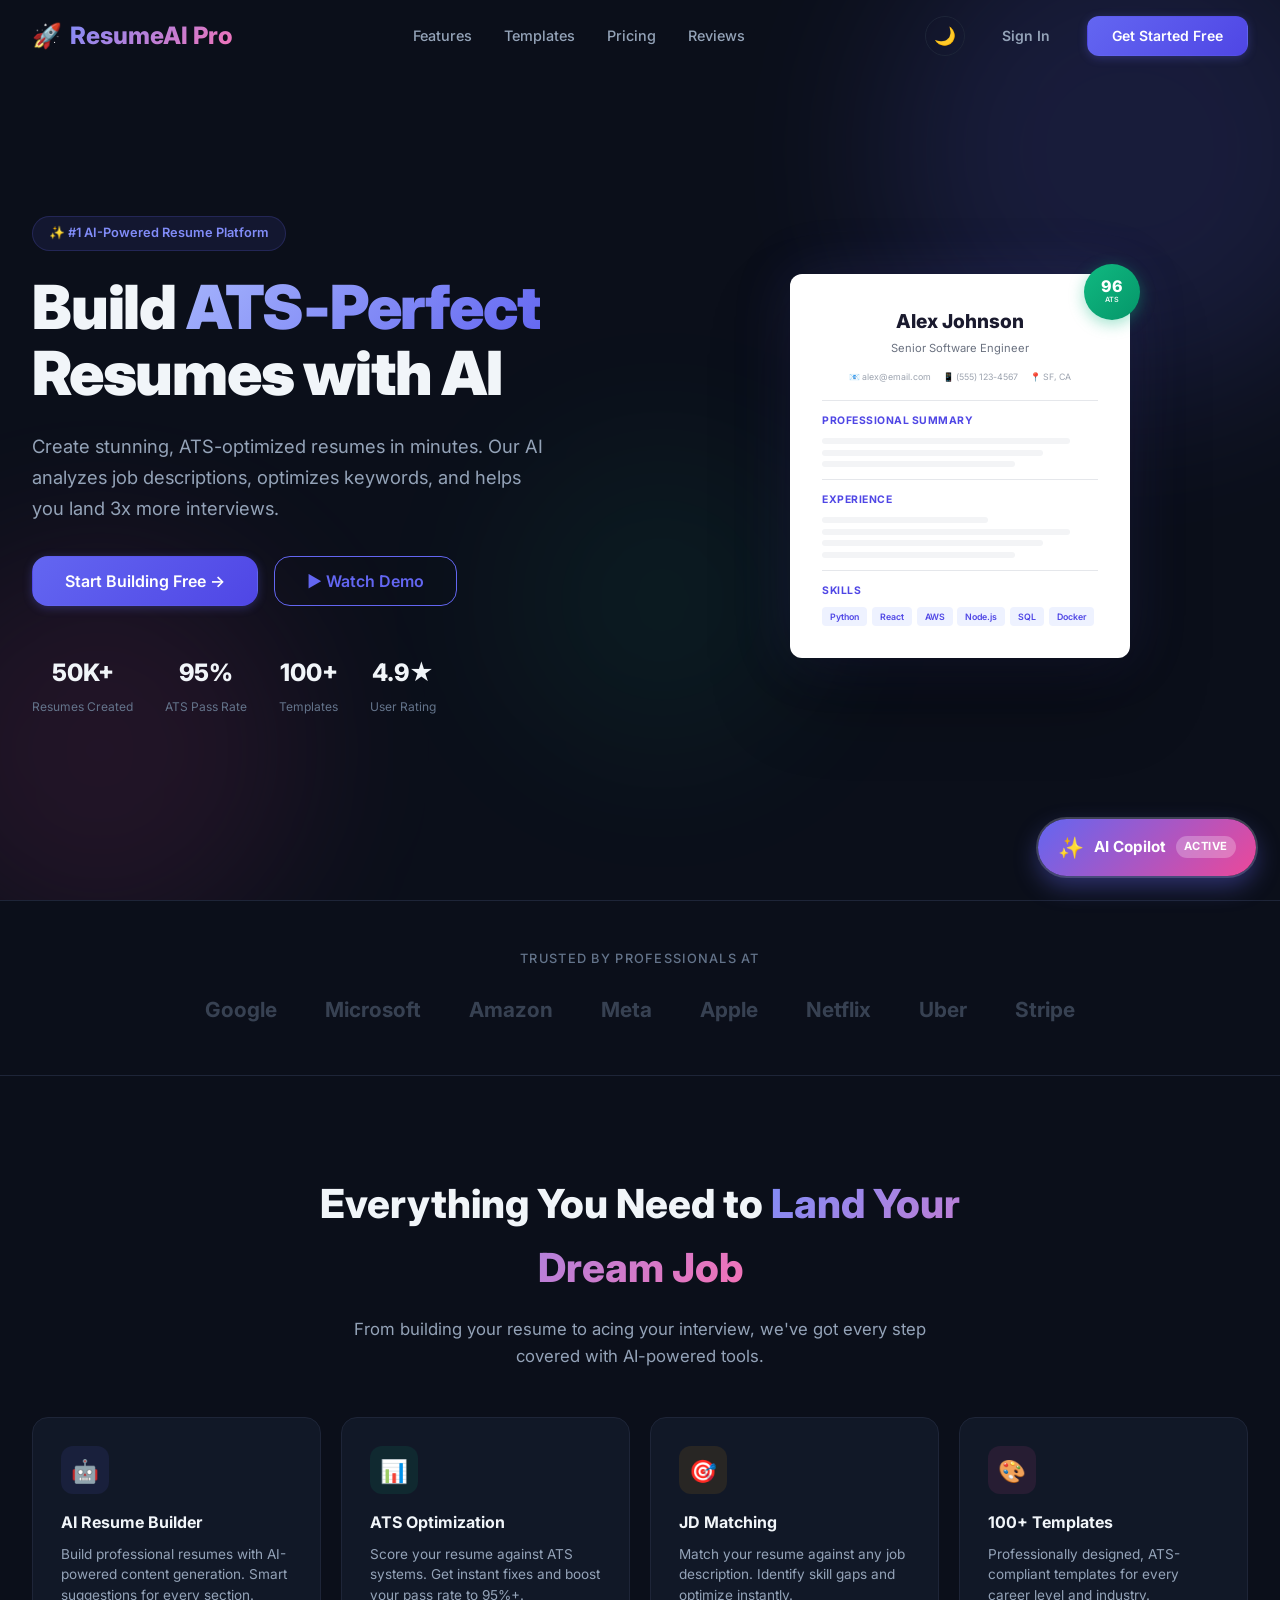
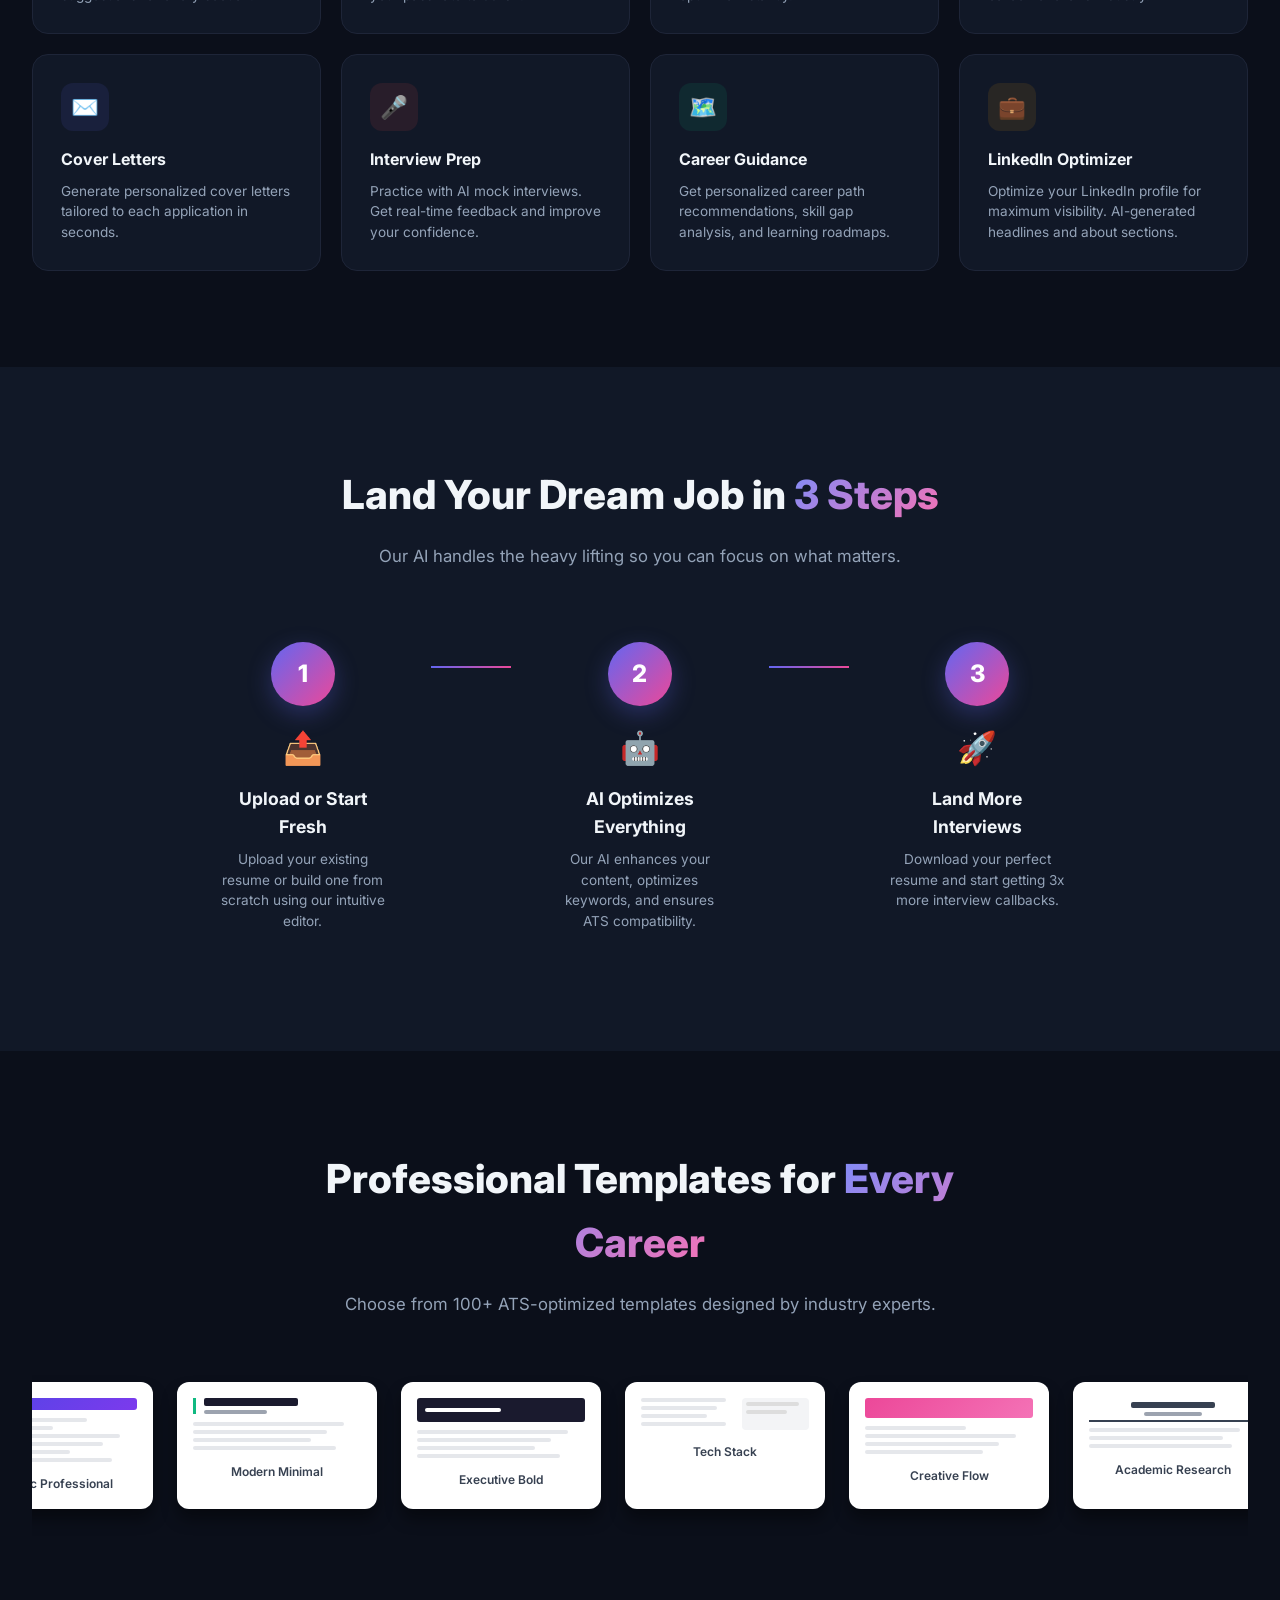
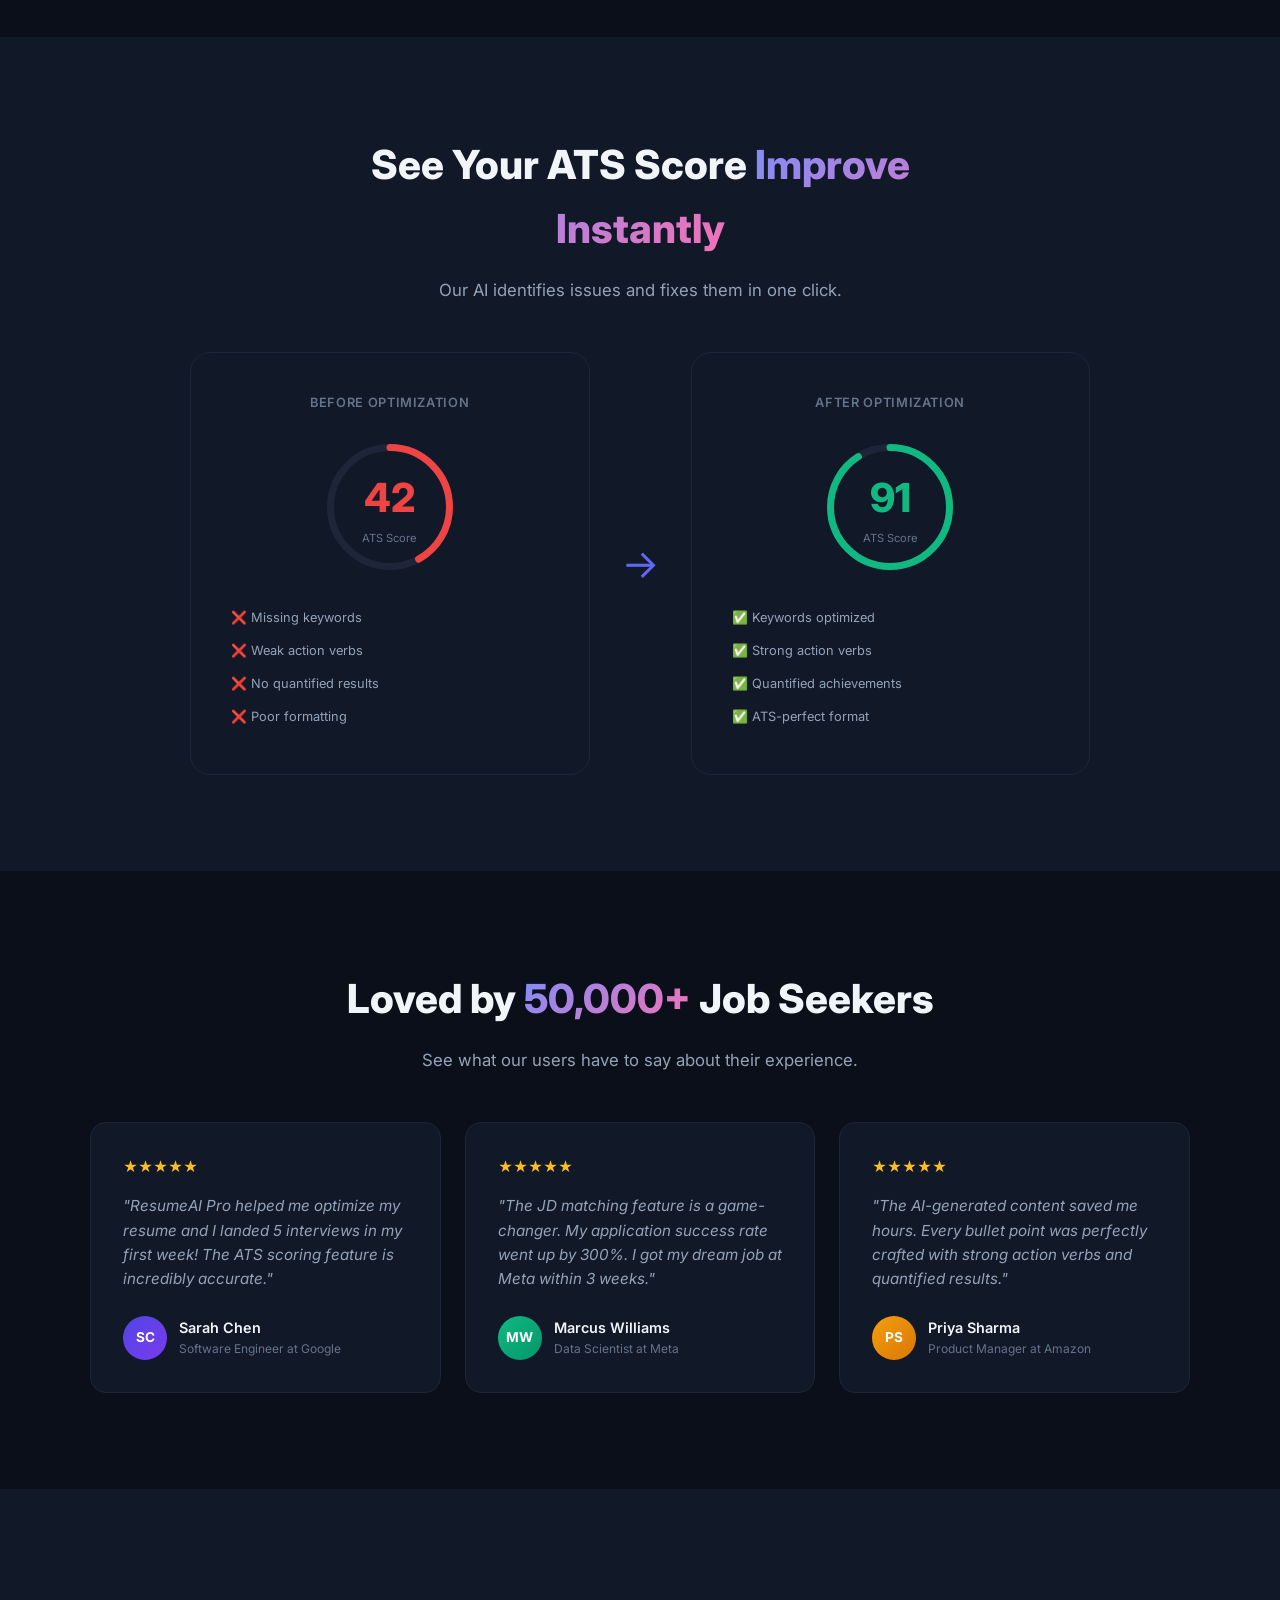
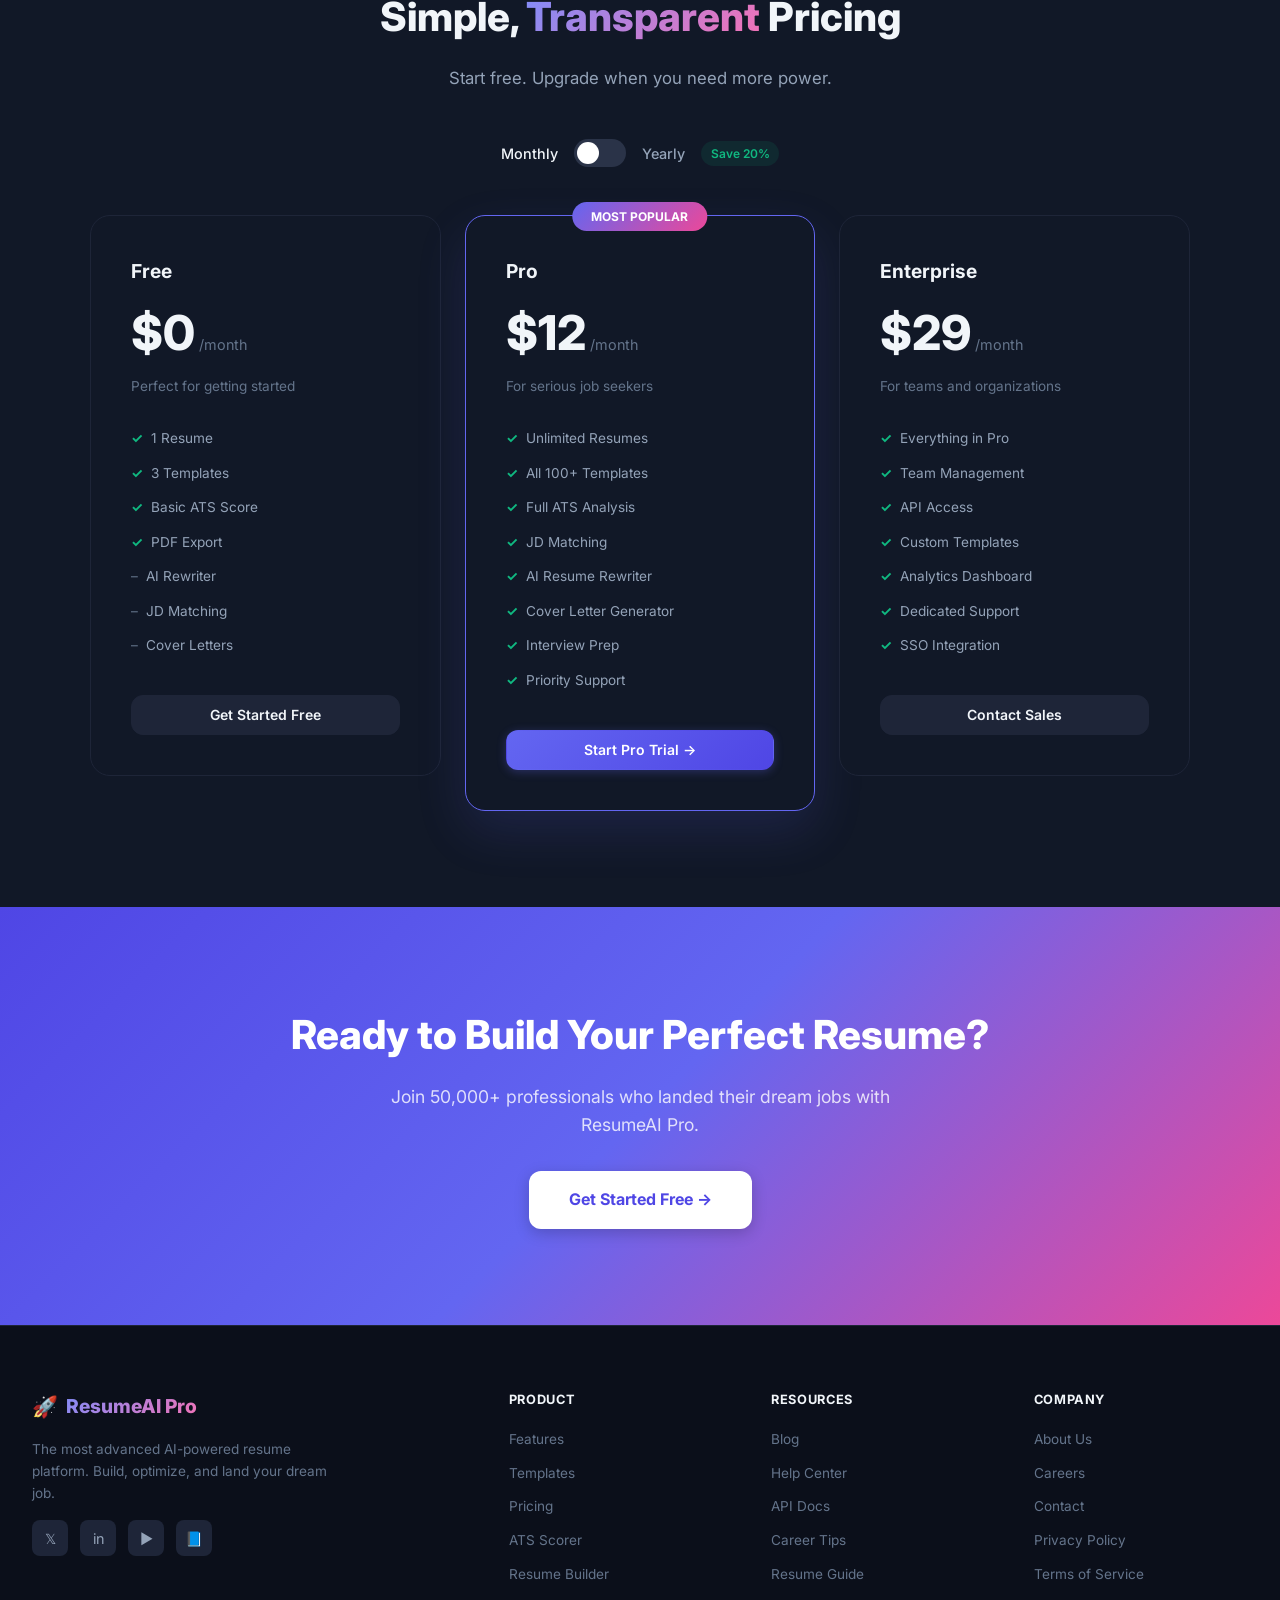
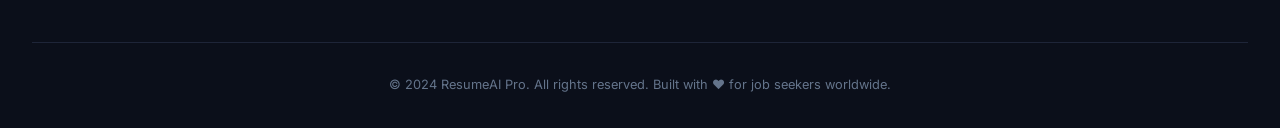
==== commit 9091af7b: "Fix ATS score checker upload zone & buttons, add interactive AI Copilot widget" ====
--- a/index.html
+++ b/index.html
@@ -6,6 +6,7 @@
 <title>ResumeAI Pro – AI Resume Builder & ATS Optimization Platform</title>
 <meta name="description" content="Build ATS-perfect resumes with AI. 100+ templates, ATS scoring, JD matching, and AI content generation.">
 <link rel="stylesheet" href="css/main.css">
+<link rel="stylesheet" href="css/ai-copilot.css">
 <style>
 /* ── Landing Page Specific Styles ── */
 .landing-nav {
@@ -669,5 +670,6 @@
   if (scrollContainer.scrollLeft <= 0) scrollDir = 1;
 }, 30);
 </script>
+<script src="js/ai-copilot.js"></script>
 </body>
 </html>
--- a/css/ai-copilot.css
+++ b/css/ai-copilot.css
@@ -0,0 +1,325 @@
+/* ============================================
+   ResumeAI Pro – Interactive AI Copilot Widget
+   ============================================ */
+
+/* Floating Launcher Button */
+.ai-copilot-launcher {
+  position: fixed;
+  bottom: 24px;
+  right: 24px;
+  z-index: 9999;
+  display: flex;
+  align-items: center;
+  gap: 10px;
+  padding: 12px 20px;
+  background: linear-gradient(135deg, #6366f1, #ec4899);
+  color: #ffffff;
+  border: none;
+  border-radius: 50px;
+  font-weight: 700;
+  font-size: 0.95rem;
+  cursor: pointer;
+  box-shadow: 0 10px 25px rgba(99, 102, 241, 0.4), 0 0 0 2px rgba(255, 255, 255, 0.2);
+  transition: all 0.3s cubic-bezier(0.34, 1.56, 0.64, 1);
+  font-family: inherit;
+}
+
+.ai-copilot-launcher:hover {
+  transform: translateY(-4px) scale(1.03);
+  box-shadow: 0 15px 35px rgba(99, 102, 241, 0.5), 0 0 0 4px rgba(236, 72, 153, 0.3);
+}
+
+.ai-copilot-launcher .launcher-icon {
+  font-size: 1.3rem;
+  animation: pulseGlow 2s infinite ease-in-out;
+}
+
+@keyframes pulseGlow {
+  0%, 100% { transform: scale(1); filter: drop-shadow(0 0 2px #fff); }
+  50% { transform: scale(1.15); filter: drop-shadow(0 0 8px #a5b4fc); }
+}
+
+.ai-copilot-launcher .launcher-badge {
+  background: rgba(255, 255, 255, 0.25);
+  padding: 2px 8px;
+  border-radius: 12px;
+  font-size: 0.7rem;
+  text-transform: uppercase;
+  letter-spacing: 0.05em;
+}
+
+/* Chat Drawer Window */
+.ai-copilot-window {
+  position: fixed;
+  bottom: 90px;
+  right: 24px;
+  z-index: 9999;
+  width: 420px;
+  max-width: calc(100vw - 32px);
+  height: 600px;
+  max-height: calc(100vh - 120px);
+  background: var(--surface-card, #1a1b26);
+  border: 1px solid var(--border-primary, rgba(255, 255, 255, 0.12));
+  border-radius: 20px;
+  box-shadow: 0 20px 50px rgba(0, 0, 0, 0.4), 0 0 30px rgba(99, 102, 241, 0.2);
+  display: flex;
+  flex-direction: column;
+  overflow: hidden;
+  opacity: 0;
+  transform: translateY(20px) scale(0.95);
+  pointer-events: none;
+  transition: all 0.3s cubic-bezier(0.16, 1, 0.3, 1);
+  backdrop-filter: blur(20px);
+}
+
+.ai-copilot-window.open {
+  opacity: 1;
+  transform: translateY(0) scale(1);
+  pointer-events: all;
+}
+
+/* Header */
+.ai-copilot-header {
+  padding: 16px 20px;
+  background: linear-gradient(135deg, rgba(99, 102, 241, 0.15), rgba(236, 72, 153, 0.15));
+  border-bottom: 1px solid var(--border-primary, rgba(255, 255, 255, 0.1));
+  display: flex;
+  align-items: center;
+  justify-content: space-between;
+}
+
+.ai-copilot-title {
+  display: flex;
+  align-items: center;
+  gap: 10px;
+}
+
+.ai-copilot-title h3 {
+  font-size: 1rem;
+  font-weight: 800;
+  margin: 0;
+  background: linear-gradient(90deg, #818cf8, #f472b6);
+  -webkit-background-clip: text;
+  -webkit-text-fill-color: transparent;
+}
+
+.ai-copilot-title span.status-indicator {
+  width: 8px;
+  height: 8px;
+  background: #10b981;
+  border-radius: 50%;
+  box-shadow: 0 0 8px #10b981;
+}
+
+.ai-copilot-actions {
+  display: flex;
+  align-items: center;
+  gap: 8px;
+}
+
+.ai-btn-icon {
+  background: none;
+  border: none;
+  color: var(--text-tertiary, #9ca3af);
+  font-size: 1.1rem;
+  cursor: pointer;
+  padding: 4px 8px;
+  border-radius: 8px;
+  transition: all 0.2s;
+}
+
+.ai-btn-icon:hover {
+  color: var(--text-primary, #ffffff);
+  background: rgba(255, 255, 255, 0.1);
+}
+
+/* Quick Chips Scroll */
+.ai-quick-chips {
+  display: flex;
+  gap: 8px;
+  padding: 12px 16px;
+  overflow-x: auto;
+  border-bottom: 1px solid var(--border-primary, rgba(255, 255, 255, 0.05));
+  background: rgba(0, 0, 0, 0.1);
+  scrollbar-width: none;
+}
+.ai-quick-chips::-webkit-scrollbar { display: none; }
+
+.chip-btn {
+  white-space: nowrap;
+  padding: 6px 12px;
+  border-radius: 20px;
+  background: rgba(99, 102, 241, 0.1);
+  border: 1px solid rgba(99, 102, 241, 0.2);
+  color: var(--text-secondary, #d1d5db);
+  font-size: 0.75rem;
+  font-weight: 600;
+  cursor: pointer;
+  transition: all 0.2s;
+}
+
+.chip-btn:hover {
+  background: rgba(99, 102, 241, 0.25);
+  color: #ffffff;
+  border-color: #818cf8;
+}
+
+/* Body / Chat Thread */
+.ai-copilot-body {
+  flex: 1;
+  padding: 16px;
+  overflow-y: auto;
+  display: flex;
+  flex-direction: column;
+  gap: 14px;
+}
+
+.chat-msg {
+  display: flex;
+  gap: 10px;
+  max-width: 90%;
+  animation: fadeInMsg 0.3s ease-out;
+}
+
+@keyframes fadeInMsg {
+  from { opacity: 0; transform: translateY(6px); }
+  to { opacity: 1; transform: translateY(0); }
+}
+
+.chat-msg.user {
+  align-self: flex-end;
+  flex-direction: row-reverse;
+}
+
+.chat-avatar {
+  width: 32px;
+  height: 32px;
+  border-radius: 50%;
+  display: flex;
+  align-items: center;
+  justify-content: center;
+  font-size: 0.9rem;
+  flex-shrink: 0;
+}
+
+.chat-msg.ai .chat-avatar {
+  background: linear-gradient(135deg, #6366f1, #ec4899);
+  color: #ffffff;
+}
+
+.chat-msg.user .chat-avatar {
+  background: #374151;
+  color: #ffffff;
+}
+
+.chat-bubble {
+  padding: 12px 16px;
+  border-radius: 16px;
+  font-size: 0.85rem;
+  line-height: 1.55;
+  color: var(--text-primary, #f3f4f6);
+}
+
+.chat-msg.ai .chat-bubble {
+  background: rgba(255, 255, 255, 0.06);
+  border: 1px solid rgba(255, 255, 255, 0.08);
+  border-top-left-radius: 4px;
+}
+
+.chat-msg.user .chat-bubble {
+  background: linear-gradient(135deg, #4f46e5, #6366f1);
+  color: #ffffff;
+  border-top-right-radius: 4px;
+}
+
+.chat-bubble p { margin-bottom: 8px; }
+.chat-bubble p:last-child { margin-bottom: 0; }
+.chat-bubble ul, .chat-bubble ol { padding-left: 18px; margin-bottom: 8px; }
+.chat-bubble code {
+  background: rgba(0, 0, 0, 0.3);
+  padding: 2px 6px;
+  border-radius: 4px;
+  font-family: monospace;
+  font-size: 0.8em;
+}
+
+/* Typing indicator */
+.typing-dots {
+  display: flex;
+  gap: 4px;
+  align-items: center;
+  padding: 4px 0;
+}
+.typing-dots span {
+  width: 6px;
+  height: 6px;
+  background: #a5b4fc;
+  border-radius: 50%;
+  animation: typing 1.4s infinite ease-in-out;
+}
+.typing-dots span:nth-child(2) { animation-delay: 0.2s; }
+.typing-dots span:nth-child(3) { animation-delay: 0.4s; }
+
+@keyframes typing {
+  0%, 100% { transform: translateY(0); opacity: 0.4; }
+  50% { transform: translateY(-4px); opacity: 1; }
+}
+
+/* Footer / Input */
+.ai-copilot-footer {
+  padding: 12px 16px;
+  border-top: 1px solid var(--border-primary, rgba(255, 255, 255, 0.1));
+  background: rgba(0, 0, 0, 0.15);
+  display: flex;
+  align-items: center;
+  gap: 8px;
+}
+
+.ai-input-box {
+  flex: 1;
+  background: rgba(255, 255, 255, 0.06);
+  border: 1px solid rgba(255, 255, 255, 0.1);
+  border-radius: 12px;
+  padding: 10px 14px;
+  color: #ffffff;
+  font-size: 0.85rem;
+  outline: none;
+  transition: all 0.2s;
+}
+
+.ai-input-box:focus {
+  border-color: #818cf8;
+  background: rgba(255, 255, 255, 0.1);
+}
+
+.ai-send-btn {
+  width: 38px;
+  height: 38px;
+  border-radius: 10px;
+  background: linear-gradient(135deg, #6366f1, #ec4899);
+  border: none;
+  color: white;
+  display: flex;
+  align-items: center;
+  justify-content: center;
+  cursor: pointer;
+  transition: all 0.2s;
+}
+
+.ai-send-btn:hover {
+  transform: scale(1.05);
+}
+
+/* Settings Modal */
+.ai-settings-modal {
+  display: none;
+  position: absolute;
+  inset: 0;
+  background: rgba(15, 17, 26, 0.95);
+  z-index: 10;
+  padding: 24px;
+  flex-direction: column;
+  gap: 16px;
+  animation: fadeInMsg 0.2s;
+}
+.ai-settings-modal.open { display: flex; }
